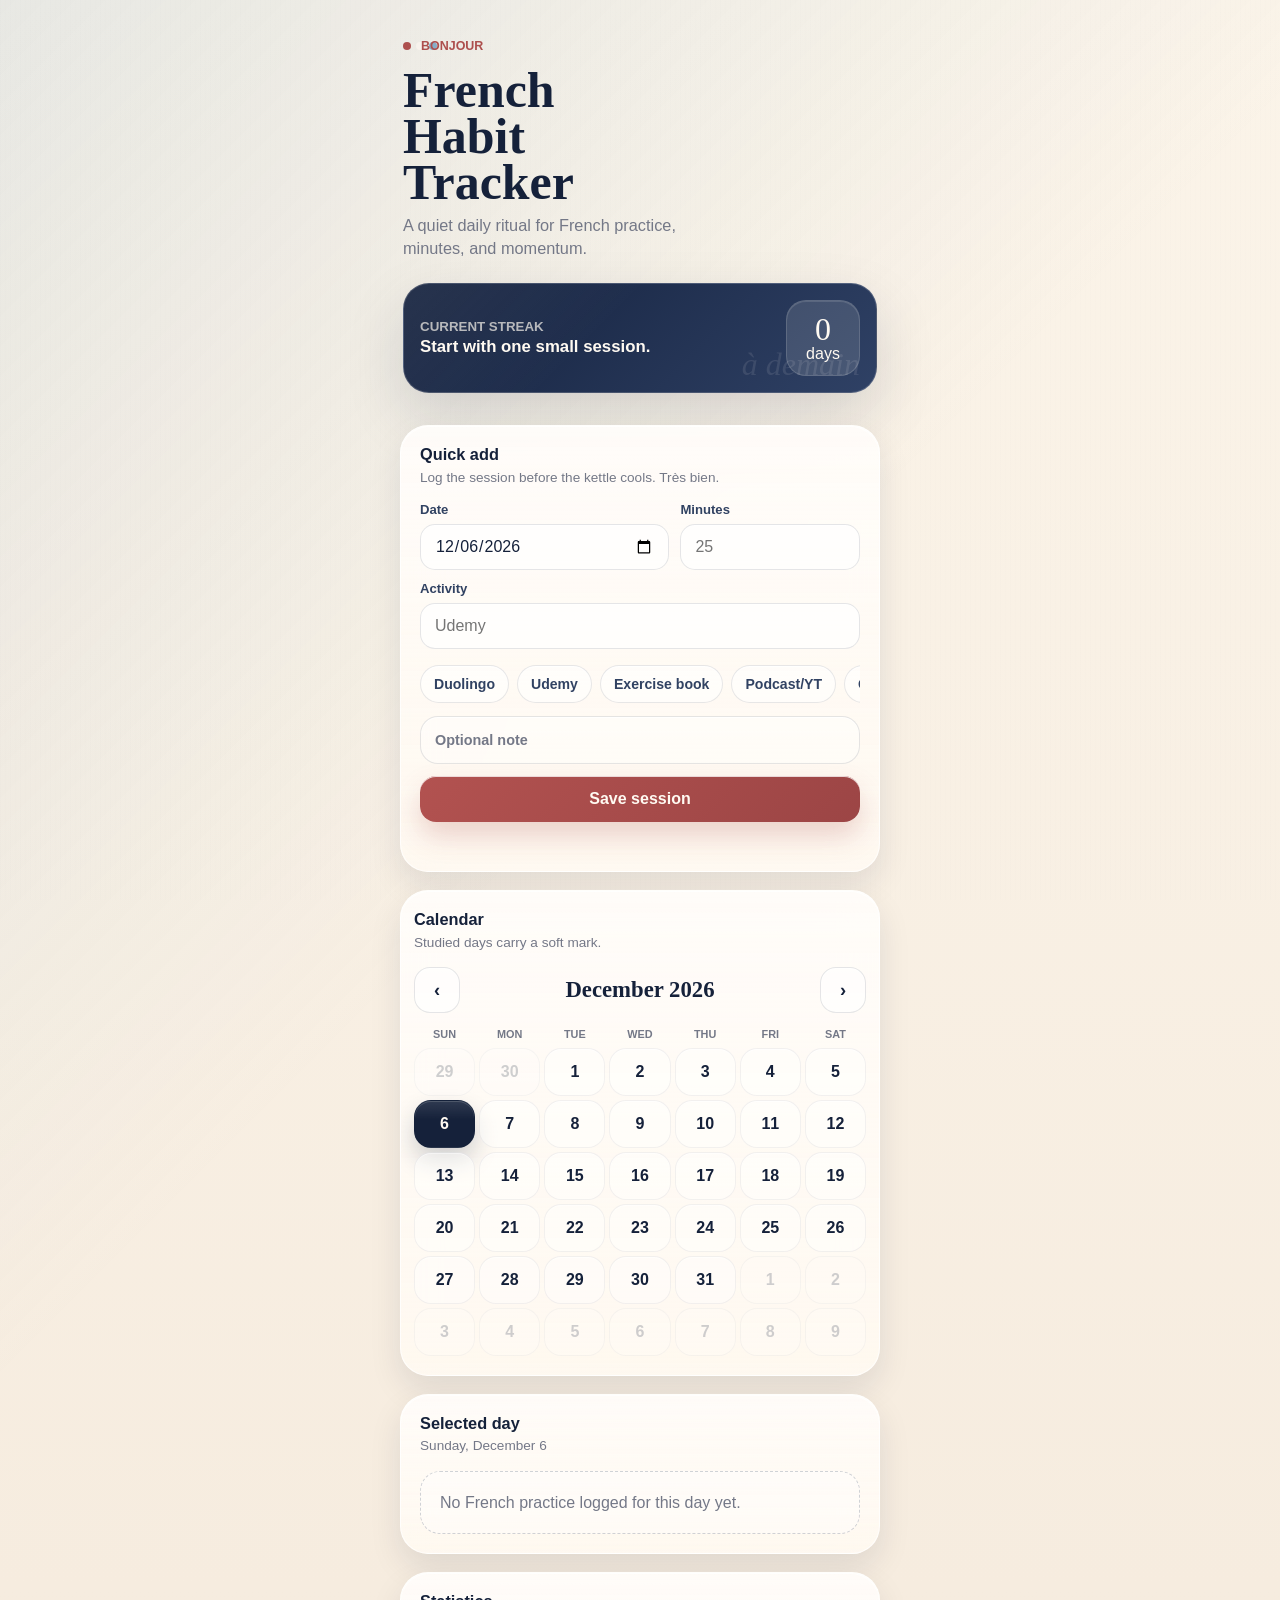
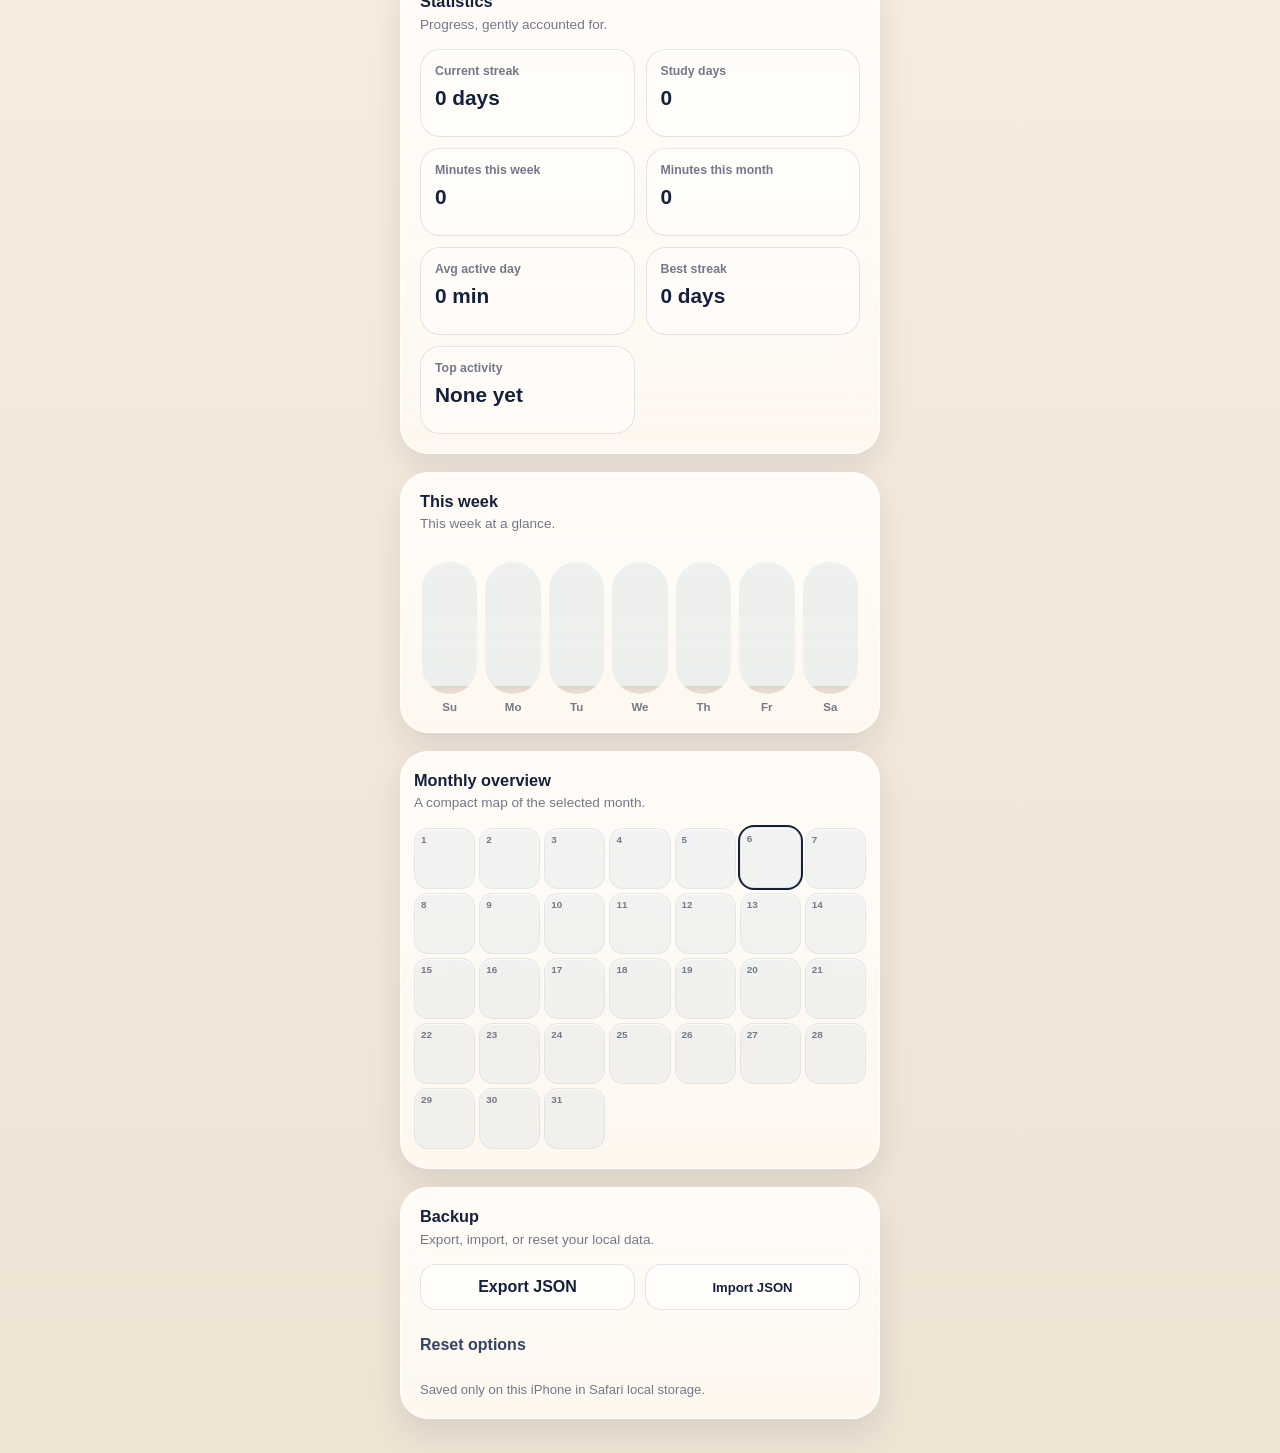
==== index.html @ 1a4dd26b "Initial commit" ====
<!doctype html>
<html lang="en">
<head>
  <meta charset="utf-8">
  <meta name="viewport" content="width=device-width, initial-scale=1, viewport-fit=cover">
  <meta name="theme-color" content="#F8F1E7">
  <meta name="apple-mobile-web-app-capable" content="yes">
  <meta name="apple-mobile-web-app-status-bar-style" content="default">
  <meta name="apple-mobile-web-app-title" content="French Habit Tracker">
  <title>French Habit Tracker</title>
  <link rel="icon" href="assets/icons/favicon.svg" type="image/svg+xml">
  <link rel="manifest" href="site.webmanifest">
  <link rel="stylesheet" href="css/styles.css">
</head>
<body>
  <main class="app">
    <header class="hero">
      <div class="microcopy">Bonjour</div>
      <h1>French Habit Tracker</h1>
      <p class="subtitle">A quiet daily ritual for French practice, minutes, and momentum.</p>

      <section class="streak-banner" aria-label="Current streak">
        <div>
          <small>Current streak</small>
          <strong id="streakText">Ready when you are.</strong>
        </div>
        <div class="streak-count" aria-live="polite">
          <span id="currentStreak">0</span>
          days
        </div>
      </section>
    </header>

    <section class="card" aria-labelledby="quickAddTitle">
      <div class="card-header">
        <div>
          <h2 class="card-title" id="quickAddTitle">Quick add</h2>
          <p class="card-kicker">Log the session before the kettle cools. Très bien.</p>
        </div>
      </div>

      <form id="entryForm" novalidate>
        <div class="form-grid">
          <div class="field">
            <label for="entryDate">Date</label>
            <input id="entryDate" name="date" type="date" required>
          </div>
          <div class="field">
            <label for="durationMinutes">Minutes</label>
            <input id="durationMinutes" name="durationMinutes" type="number" inputmode="numeric" min="1" step="1" placeholder="25" required>
          </div>
          <div class="field full">
            <label for="activity">Activity</label>
            <input id="activity" name="activity" type="text" maxlength="24" autocomplete="off" placeholder="Udemy" required>
            <div class="activity-pills" id="activityPills" aria-label="Quick activity choices">
              <button class="activity-pill" type="button" data-activity="Duolingo">Duolingo</button>
              <button class="activity-pill" type="button" data-activity="Udemy">Udemy</button>
              <button class="activity-pill" type="button" data-activity="Exercise book">Exercise book</button>
              <button class="activity-pill" type="button" data-activity="Podcast/YT">Podcast/YT</button>
              <button class="activity-pill" type="button" data-activity="Grammar">Grammar</button>
              <button class="activity-pill" type="button" data-activity="Tutor">Tutor</button>
              <button class="activity-pill" type="button" data-activity="Anki">Anki</button>
              <button class="activity-pill" type="button" data-activity="Reading">Reading</button>
            </div>
          </div>
          <details class="optional-note">
            <summary>Optional note</summary>
            <div class="field">
              <label for="note">Note</label>
              <textarea id="note" name="note" maxlength="180" placeholder="Tiny context, if useful"></textarea>
            </div>
          </details>
        </div>
        <button class="primary-btn" type="submit">Save session</button>
        <p class="feedback" id="formFeedback" aria-live="polite"></p>
      </form>
    </section>

    <section class="card calendar-card" aria-labelledby="calendarTitle">
      <div class="card-header">
        <div>
          <h2 class="card-title" id="calendarTitle">Calendar</h2>
          <p class="card-kicker">Studied days carry a soft mark.</p>
        </div>
      </div>
      <div class="month-nav">
        <button class="icon-btn" id="prevMonth" type="button" aria-label="Previous month">‹</button>
        <div class="month-label" id="monthLabel" aria-live="polite"></div>
        <button class="icon-btn" id="nextMonth" type="button" aria-label="Next month">›</button>
      </div>
      <div class="weekday-row" aria-hidden="true">
        <span>Sun</span><span>Mon</span><span>Tue</span><span>Wed</span><span>Thu</span><span>Fri</span><span>Sat</span>
      </div>
      <div class="calendar-grid" id="calendarGrid"></div>
    </section>

    <section class="card" aria-labelledby="entriesTitle">
      <div class="card-header">
        <div>
          <h2 class="card-title" id="entriesTitle">Selected day</h2>
          <p class="card-kicker" id="selectedDayLabel"></p>
        </div>
      </div>
      <div class="entries-list" id="entriesList"></div>
    </section>

    <section class="card" aria-labelledby="statsTitle">
      <div class="card-header">
        <div>
          <h2 class="card-title" id="statsTitle">Statistics</h2>
          <p class="card-kicker">Progress, gently accounted for.</p>
        </div>
      </div>
      <div class="stats-grid" id="statsGrid"></div>
    </section>

    <section class="card" aria-labelledby="weeklyChartTitle">
      <div class="card-header">
        <div>
          <h2 class="card-title" id="weeklyChartTitle">This week</h2>
          <p class="card-kicker">This week at a glance.</p>
        </div>
      </div>
      <div class="chart" id="weeklyChart" aria-label="Weekly minutes bar chart"></div>
    </section>

    <section class="card overview-card" aria-labelledby="monthlyChartTitle">
      <div class="card-header">
        <div>
          <h2 class="card-title" id="monthlyChartTitle">Monthly overview</h2>
          <p class="card-kicker">A compact map of the selected month.</p>
        </div>
      </div>
      <div class="month-heatmap" id="monthlyOverview" aria-label="Monthly daily minutes overview"></div>
    </section>

    <section class="card" aria-labelledby="settingsTitle">
      <div class="card-header">
        <div>
          <h2 class="card-title" id="settingsTitle">Backup</h2>
          <p class="card-kicker">Export, import, or reset your local data.</p>
        </div>
      </div>
      <div class="settings-actions">
        <button class="secondary-btn" id="exportBtn" type="button">Export JSON</button>
        <label class="file-label">
          Import JSON
          <input id="importInput" type="file" accept="application/json,.json">
        </label>
      </div>
      <details>
        <summary>Reset options</summary>
        <button class="danger-btn" id="resetBtn" type="button">Reset all data</button>
      </details>
      <p class="tiny-note" id="settingsFeedback" aria-live="polite">Saved only on this iPhone in Safari local storage.</p>
    </section>
  </main>

  <script src="js/app.js" defer></script>
</body>
</html>
---- css/styles.css ----
:root {
  --cream: #f7efe3;
  --cream-2: #fffaf1;
  --paper: #fcf5eb;
  --card: rgba(255, 250, 242, 0.88);
  --navy: #15213a;
  --navy-soft: #314262;
  --muted: #747887;
  --red: #ad4f4d;
  --red-soft: #efd1cc;
  --blue: #86aec8;
  --blue-soft: #dcecf2;
  --gold: #d7b86f;
  --line: rgba(21, 33, 58, 0.11);
  --line-strong: rgba(21, 33, 58, 0.17);
  --shadow: 0 24px 58px rgba(21, 33, 58, 0.15);
  --small-shadow: 0 14px 32px rgba(21, 33, 58, 0.1);
  --inner-glow: inset 0 1px 0 rgba(255, 255, 255, 0.78);
  --radius: 28px;
  --radius-sm: 18px;
  --tap: 46px;
  color-scheme: light;
}

* {
  box-sizing: border-box;
}

html {
  min-height: 100%;
  background: var(--cream);
  font-family: -apple-system, BlinkMacSystemFont, "SF Pro Text", "Segoe UI", sans-serif;
  color: var(--navy);
  -webkit-text-size-adjust: 100%;
}

body {
  min-height: 100%;
  margin: 0;
  background:
    linear-gradient(135deg, rgba(143, 178, 202, 0.18) 0%, transparent 32%),
    linear-gradient(180deg, #fbf4e9 0%, #f6ecdf 52%, #efe3d4 100%);
  overflow-x: hidden;
}

body::before {
  content: "";
  position: fixed;
  inset: 0;
  pointer-events: none;
  background-image:
    repeating-linear-gradient(90deg, rgba(21, 33, 58, 0.018) 0 1px, transparent 1px 5px),
    repeating-linear-gradient(0deg, rgba(255, 255, 255, 0.18) 0 1px, transparent 1px 6px);
  mix-blend-mode: multiply;
  opacity: 0.34;
}

button,
input,
textarea {
  font: inherit;
}

button {
  border: 0;
  cursor: pointer;
  -webkit-tap-highlight-color: transparent;
}

button:focus-visible,
summary:focus-visible {
  outline: 3px solid rgba(134, 174, 200, 0.48);
  outline-offset: 3px;
}

input,
textarea {
  width: 100%;
  min-width: 0;
  min-height: var(--tap);
  border: 1px solid var(--line);
  border-radius: 15px;
  background: rgba(255, 255, 255, 0.68);
  color: var(--navy);
  outline: none;
  padding: 12px 14px;
  box-shadow: var(--inner-glow);
  transition: border-color 0.18s ease, box-shadow 0.18s ease, background 0.18s ease;
}

input[type="date"] {
  -webkit-appearance: none;
  appearance: none;
  text-align: left;
}

input:focus,
textarea:focus {
  border-color: rgba(143, 178, 202, 0.9);
  box-shadow: 0 0 0 4px rgba(143, 178, 202, 0.18);
}

textarea {
  min-height: 72px;
  resize: vertical;
}

.app {
  width: min(100%, 520px);
  margin: 0 auto;
  padding: max(18px, env(safe-area-inset-top)) 16px max(34px, env(safe-area-inset-bottom));
  position: relative;
}

.hero {
  padding: 18px 3px 14px;
}

.microcopy {
  display: inline-flex;
  align-items: center;
  gap: 10px;
  color: var(--red);
  font-size: 0.78rem;
  font-weight: 820;
  letter-spacing: 0;
  text-transform: uppercase;
}

.microcopy::before {
  content: "";
  width: 8px;
  height: 8px;
  border-radius: 999px;
  background: var(--red);
  box-shadow: 13px 0 0 #f7f2ec, 26px 0 0 var(--blue);
}

h1 {
  margin: 14px 0 8px;
  font-family: Georgia, "Times New Roman", serif;
  font-size: 2.72rem;
  line-height: 0.92;
  letter-spacing: 0;
  color: var(--navy);
  max-width: 9ch;
}

.subtitle {
  margin: 0;
  color: var(--muted);
  font-size: 1.02rem;
  line-height: 1.45;
  max-width: 31ch;
}

.streak-banner {
  display: grid;
  grid-template-columns: 1fr auto;
  align-items: center;
  gap: 14px;
  margin-top: 22px;
  padding: 16px;
  border: 1px solid rgba(255, 255, 255, 0.18);
  border-radius: 26px;
  background:
    linear-gradient(135deg, rgba(255, 255, 255, 0.08), transparent 42%),
    linear-gradient(135deg, #14213d, #2f4165);
  color: #fffaf2;
  box-shadow: var(--shadow);
  overflow: hidden;
  position: relative;
}

.streak-banner::after {
  content: "à demain";
  position: absolute;
  right: 16px;
  bottom: 9px;
  color: rgba(255, 250, 242, 0.1);
  font-family: Georgia, "Times New Roman", serif;
  font-size: 2rem;
  font-style: italic;
  pointer-events: none;
}

.streak-banner small {
  display: block;
  margin-bottom: 3px;
  color: rgba(255, 250, 242, 0.68);
  font-weight: 700;
  letter-spacing: 0;
  text-transform: uppercase;
}

.streak-banner strong {
  display: block;
  font-size: 1.05rem;
}

.streak-count {
  min-width: 74px;
  padding: 12px 13px;
  border-radius: 20px;
  background: rgba(255, 250, 242, 0.13);
  border: 1px solid rgba(255, 250, 242, 0.14);
  text-align: center;
  box-shadow: inset 0 1px 0 rgba(255, 255, 255, 0.12);
}

.streak-count span {
  display: block;
  font-family: Georgia, "Times New Roman", serif;
  font-size: 2rem;
  line-height: 1;
}

.card {
  position: relative;
  margin-top: 18px;
  padding: 19px;
  border: 1px solid rgba(255, 255, 255, 0.74);
  border-radius: var(--radius);
  background:
    linear-gradient(180deg, rgba(255, 255, 255, 0.58), rgba(255, 250, 242, 0.2)),
    var(--card);
  box-shadow: var(--small-shadow);
  backdrop-filter: blur(18px);
  overflow: hidden;
}

.card::before {
  content: "";
  position: absolute;
  inset: 0;
  border-radius: inherit;
  pointer-events: none;
  box-shadow: var(--inner-glow);
}

.card > * {
  position: relative;
  z-index: 1;
}

.calendar-card,
.overview-card {
  padding-inline: 13px;
}

.card-header {
  display: flex;
  align-items: flex-start;
  justify-content: space-between;
  gap: 12px;
  margin-bottom: 15px;
  position: relative;
  z-index: 1;
}

.card-title {
  margin: 0;
  font-size: 1.02rem;
  line-height: 1.2;
  font-weight: 840;
  color: var(--navy);
}

.card-kicker {
  margin: 4px 0 0;
  color: var(--muted);
  font-size: 0.85rem;
  line-height: 1.35;
}

.form-grid {
  position: relative;
  z-index: 1;
  display: grid;
  grid-template-columns: 1fr;
  gap: 11px;
}

.field {
  display: grid;
  gap: 7px;
  min-width: 0;
}

.field.full {
  grid-column: 1 / -1;
}

.activity-pills {
  display: flex;
  gap: 8px;
  margin-top: 9px;
  padding-bottom: 2px;
  overflow-x: auto;
  scrollbar-width: none;
  -webkit-overflow-scrolling: touch;
}

.activity-pills::-webkit-scrollbar {
  display: none;
}

.activity-pill {
  flex: 0 0 auto;
  min-height: 38px;
  padding: 0 13px;
  border: 1px solid rgba(21, 33, 58, 0.1);
  border-radius: 999px;
  background: rgba(255, 255, 255, 0.52);
  color: var(--navy-soft);
  font-size: 0.88rem;
  font-weight: 780;
  box-shadow: var(--inner-glow);
  transition: transform 0.16s ease, background 0.16s ease, color 0.16s ease, border-color 0.16s ease;
  white-space: nowrap;
}

.activity-pill:active {
  transform: scale(0.97);
}

.activity-pill.selected {
  border-color: rgba(173, 79, 77, 0.28);
  background: rgba(239, 209, 204, 0.44);
  color: #8f403e;
}

label {
  color: var(--navy-soft);
  font-size: 0.82rem;
  font-weight: 760;
}

.primary-btn,
.secondary-btn,
.icon-btn,
.danger-btn {
  min-height: var(--tap);
  border-radius: 16px;
  font-weight: 800;
  transition: transform 0.16s ease, opacity 0.16s ease, background 0.16s ease, box-shadow 0.16s ease;
}

.primary-btn:active,
.secondary-btn:active,
.icon-btn:active,
.danger-btn:active,
.day-btn:active {
  transform: scale(0.98);
}

.primary-btn {
  width: 100%;
  margin-top: 12px;
  background: linear-gradient(135deg, #b25250, #9c4545);
  color: #fffaf2;
  box-shadow: 0 14px 28px rgba(173, 79, 77, 0.24), var(--inner-glow);
}

.secondary-btn,
.icon-btn {
  border: 1px solid var(--line);
  background: rgba(255, 255, 255, 0.58);
  color: var(--navy);
  box-shadow: var(--inner-glow);
}

.danger-btn {
  border: 1px solid rgba(185, 90, 85, 0.24);
  background: rgba(173, 79, 77, 0.09);
  color: #9d3d38;
}

.icon-btn {
  min-width: var(--tap);
  padding: 0 14px;
  font-size: 1.15rem;
}

.feedback {
  min-height: 20px;
  margin: 10px 2px 0;
  color: var(--red);
  font-size: 0.88rem;
  font-weight: 700;
}

.feedback.success {
  color: #2f7a5d;
}

.month-nav {
  display: grid;
  grid-template-columns: var(--tap) 1fr var(--tap);
  align-items: center;
  gap: 10px;
  margin-bottom: 15px;
  position: relative;
  z-index: 1;
}

.month-label {
  text-align: center;
  font-family: Georgia, "Times New Roman", serif;
  font-size: 1.42rem;
  font-weight: 700;
  color: var(--navy);
}

.weekday-row,
.calendar-grid {
  display: grid;
  grid-template-columns: repeat(7, 1fr);
  gap: 6px;
  position: relative;
  z-index: 1;
}

.calendar-card .weekday-row,
.calendar-card .calendar-grid {
  gap: 4px;
}

.weekday-row {
  margin-bottom: 8px;
  color: var(--muted);
  font-size: 0.68rem;
  font-weight: 800;
  text-align: center;
  text-transform: uppercase;
  letter-spacing: 0;
}

.day-btn {
  position: relative;
  display: grid;
  place-items: center;
  min-height: var(--tap);
  border: 1px solid rgba(21, 33, 58, 0.055);
  border-radius: 17px;
  background: rgba(255, 255, 255, 0.42);
  color: var(--navy);
  font-weight: 820;
  box-shadow: inset 0 1px 0 rgba(255, 255, 255, 0.46);
  transition: transform 0.16s ease, background 0.16s ease, color 0.16s ease, box-shadow 0.16s ease;
}

.day-btn.outside {
  color: rgba(111, 116, 129, 0.34);
  background: rgba(255, 255, 255, 0.18);
  box-shadow: none;
}

.day-btn.has-entry::after {
  content: "";
  position: absolute;
  bottom: 5px;
  width: 18px;
  height: 4px;
  border-radius: 999px;
  background: linear-gradient(90deg, var(--red), var(--gold));
  opacity: 0.84;
}

.day-btn[data-level="2"] {
  background: rgba(239, 209, 204, 0.38);
}

.day-btn[data-level="3"] {
  background: rgba(220, 236, 242, 0.56);
  border-color: rgba(134, 174, 200, 0.28);
}

.day-btn[data-level="4"] {
  background: rgba(173, 79, 77, 0.13);
  border-color: rgba(173, 79, 77, 0.2);
}

.day-btn.outside {
  color: rgba(111, 116, 129, 0.34);
  background: rgba(255, 255, 255, 0.18);
  border-color: rgba(21, 33, 58, 0.035);
  box-shadow: none;
}

.day-btn.today {
  border-color: rgba(134, 174, 200, 0.74);
  background: rgba(220, 236, 242, 0.46);
  box-shadow: inset 0 0 0 1px rgba(134, 174, 200, 0.28), var(--inner-glow);
}

.day-btn.selected {
  background:
    linear-gradient(180deg, rgba(255, 255, 255, 0.11), transparent 40%),
    var(--navy);
  color: #fffaf2;
  border-color: rgba(21, 33, 58, 0.18);
  box-shadow: 0 12px 24px rgba(21, 33, 58, 0.2), inset 0 1px 0 rgba(255, 255, 255, 0.15);
}

.day-btn.selected.has-entry::after {
  background: var(--gold);
}

.entries-list {
  display: grid;
  gap: 12px;
}

.entry-item {
  display: grid;
  gap: 11px;
  padding: 14px;
  border: 1px solid var(--line);
  border-radius: 20px;
  background: rgba(255, 255, 255, 0.45);
  box-shadow: var(--inner-glow);
}

.entry-top {
  display: grid;
  grid-template-columns: 0.7fr 1fr;
  gap: 9px;
}

.entry-actions {
  display: grid;
  grid-template-columns: 1fr 1fr;
  gap: 9px;
}

.empty-state {
  margin: 0;
  padding: 19px;
  border: 1px dashed rgba(43, 59, 94, 0.22);
  border-radius: 20px;
  color: var(--muted);
  background: rgba(255, 255, 255, 0.35);
  line-height: 1.45;
}

.stats-grid {
  display: grid;
  grid-template-columns: repeat(2, minmax(0, 1fr));
  gap: 11px;
  position: relative;
  z-index: 1;
}

.stat {
  min-height: 88px;
  padding: 14px;
  border-radius: 20px;
  background: rgba(255, 255, 255, 0.44);
  border: 1px solid var(--line);
  box-shadow: var(--inner-glow);
}

.stat span {
  display: block;
  color: var(--muted);
  font-size: 0.77rem;
  font-weight: 780;
  line-height: 1.2;
}

.stat strong {
  display: block;
  margin-top: 8px;
  color: var(--navy);
  font-size: 1.3rem;
  line-height: 1.04;
}

.chart {
  display: grid;
  grid-template-columns: repeat(7, 1fr);
  align-items: end;
  gap: 8px;
  height: 164px;
  padding: 12px 2px 0;
  position: relative;
  z-index: 1;
}

.bar-wrap {
  display: grid;
  grid-template-rows: 1fr auto;
  align-items: end;
  gap: 7px;
  height: 100%;
  min-width: 0;
  text-align: center;
}

.bar-track {
  position: relative;
  display: flex;
  align-items: end;
  justify-content: center;
  height: 100%;
  min-height: 104px;
  border-radius: 999px;
  background: rgba(134, 174, 200, 0.14);
  overflow: hidden;
  box-shadow: var(--inner-glow);
}

.bar {
  width: 100%;
  min-height: 5px;
  border-radius: 999px 999px 0 0;
  background: linear-gradient(180deg, #ad4f4d, #d4a071);
  transition: height 0.24s ease;
}

.bar.zero {
  opacity: 0.18;
}

.bar-value {
  position: absolute;
  top: 7px;
  color: var(--navy-soft);
  font-size: 0.68rem;
  font-weight: 800;
}

.bar-label {
  color: var(--muted);
  font-size: 0.72rem;
  font-weight: 800;
}

.month-heatmap {
  display: grid;
  grid-template-columns: repeat(7, 1fr);
  gap: 7px;
  margin-top: 6px;
  position: relative;
  z-index: 1;
}

.overview-card .month-heatmap {
  gap: 4px;
}

.heat-day {
  position: relative;
  aspect-ratio: 1;
  min-height: var(--tap);
  border-radius: 14px;
  background: rgba(134, 174, 200, 0.11);
  border: 1px solid rgba(23, 35, 60, 0.06);
  box-shadow: var(--inner-glow);
  transition: transform 0.16s ease, box-shadow 0.16s ease;
}

.heat-day[data-level="1"] {
  background: #e8d6cc;
}

.heat-day[data-level="2"] {
  background: #dca39a;
}

.heat-day[data-level="3"] {
  background: #bf6e69;
}

.heat-day[data-level="4"] {
  background: #873f55;
}

.heat-day.selected {
  box-shadow: 0 0 0 2px var(--navy), var(--inner-glow);
  transform: translateY(-1px);
}

.heat-day span {
  position: absolute;
  top: 5px;
  left: 6px;
  font-size: 0.62rem;
  font-weight: 800;
  color: rgba(23, 35, 60, 0.58);
}

.heat-day[data-level="3"] span,
.heat-day[data-level="4"] span {
  color: rgba(255, 250, 242, 0.84);
}

.settings-actions {
  display: grid;
  grid-template-columns: 1fr 1fr;
  gap: 10px;
}

.file-label {
  display: grid;
  place-items: center;
  min-height: var(--tap);
  border: 1px solid var(--line);
  border-radius: 16px;
  background: rgba(255, 255, 255, 0.62);
  color: var(--navy);
  font-weight: 800;
  box-shadow: var(--inner-glow);
}

.file-label input {
  position: absolute;
  width: 1px;
  height: 1px;
  opacity: 0;
  pointer-events: none;
}

details {
  margin-top: 12px;
  color: var(--muted);
}

summary {
  min-height: var(--tap);
  display: flex;
  align-items: center;
  font-weight: 800;
  color: var(--navy-soft);
}

.optional-note {
  grid-column: 1 / -1;
  margin-top: 0;
  border: 1px solid var(--line);
  border-radius: 18px;
  background: rgba(255, 255, 255, 0.36);
  overflow: hidden;
  box-shadow: var(--inner-glow);
}

.optional-note summary {
  min-height: var(--tap);
  padding: 0 14px;
  color: var(--muted);
  font-size: 0.9rem;
}

.optional-note .field {
  padding: 0 12px 12px;
}

.tiny-note {
  margin: 12px 0 0;
  color: var(--muted);
  font-size: 0.82rem;
  line-height: 1.45;
  position: relative;
  z-index: 1;
}

@media (prefers-reduced-motion: reduce) {
  *,
  *::before,
  *::after {
    transition-duration: 0.01ms !important;
    scroll-behavior: auto !important;
  }
}

@media (min-width: 460px) {
  .app {
    padding-inline: 20px;
  }

  .form-grid {
    grid-template-columns: minmax(0, 1fr) minmax(118px, 0.72fr);
  }

  h1 {
    font-size: 3.12rem;
  }

  .day-btn {
    min-height: 48px;
  }
}
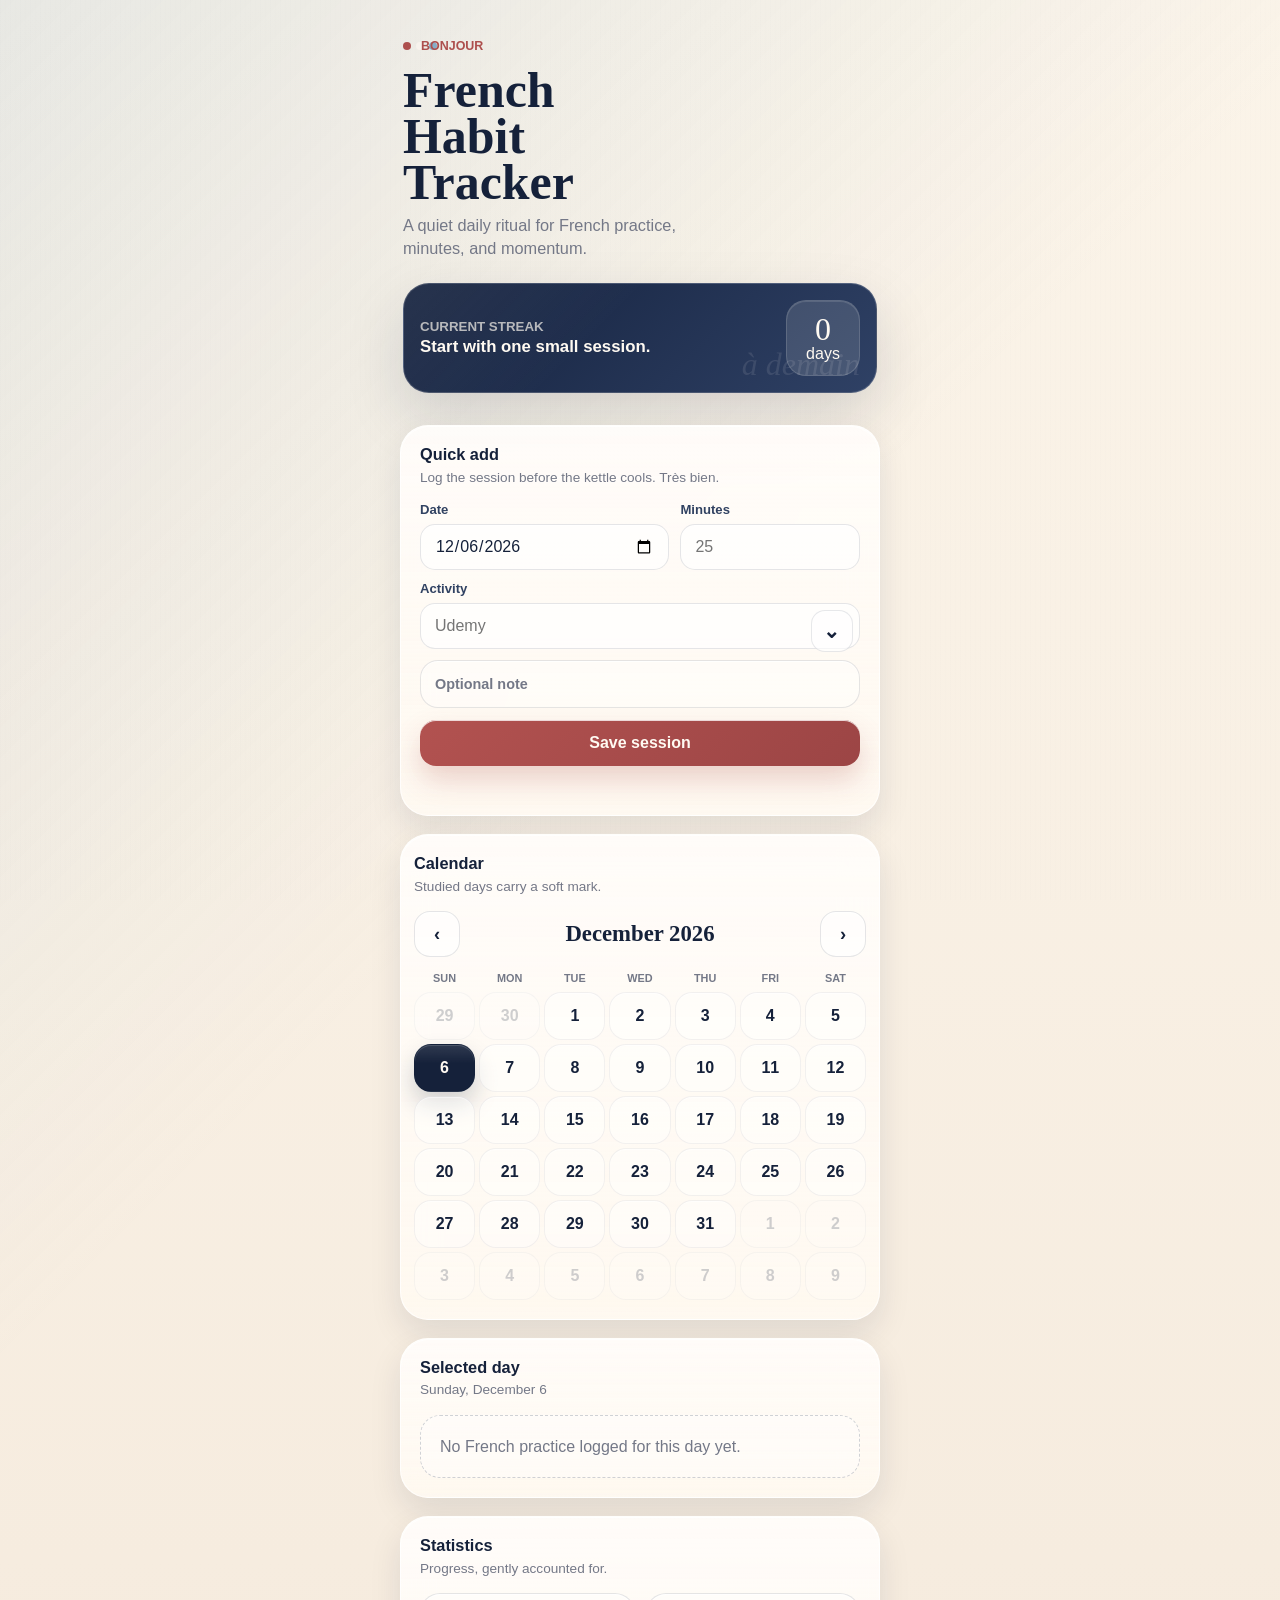
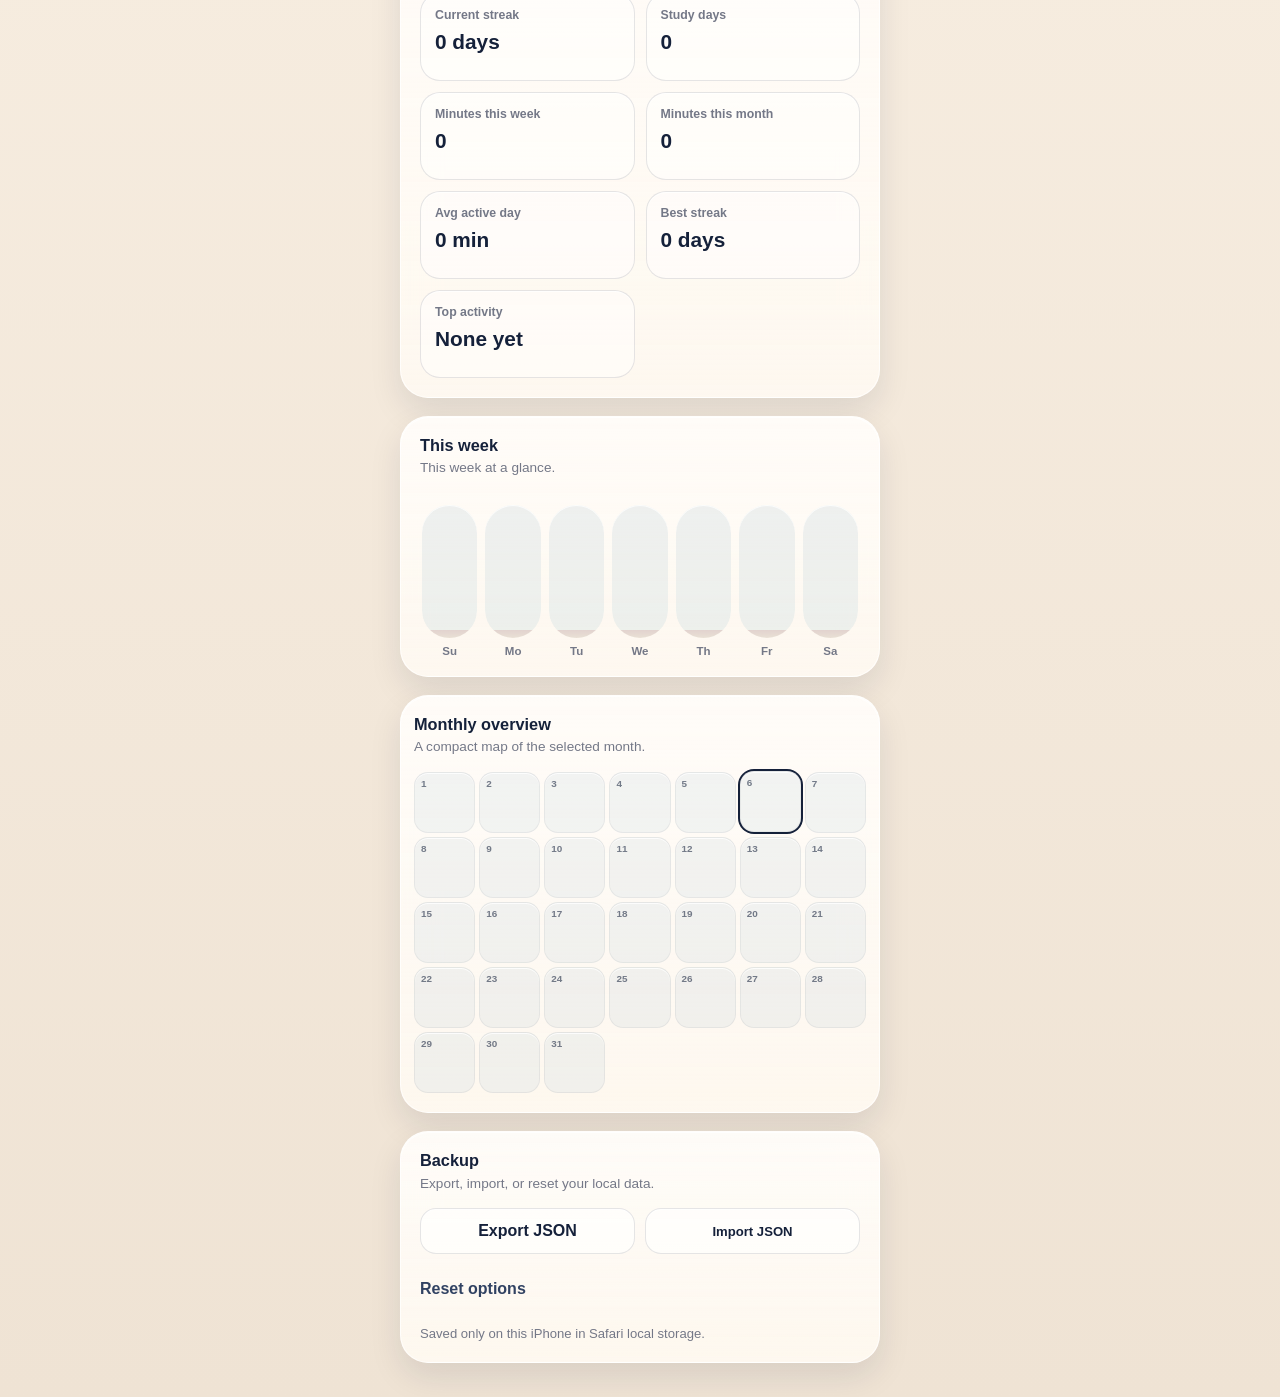
==== commit d4c6e394: "Updated Drop-down-menu" ====
--- a/index.html
+++ b/index.html
@@ -51,16 +51,19 @@
           </div>
           <div class="field full">
             <label for="activity">Activity</label>
-            <input id="activity" name="activity" type="text" maxlength="24" autocomplete="off" placeholder="Udemy" required>
-            <div class="activity-pills" id="activityPills" aria-label="Quick activity choices">
-              <button class="activity-pill" type="button" data-activity="Duolingo">Duolingo</button>
-              <button class="activity-pill" type="button" data-activity="Udemy">Udemy</button>
-              <button class="activity-pill" type="button" data-activity="Exercise book">Exercise book</button>
-              <button class="activity-pill" type="button" data-activity="Podcast/YT">Podcast/YT</button>
-              <button class="activity-pill" type="button" data-activity="Grammar">Grammar</button>
-              <button class="activity-pill" type="button" data-activity="Tutor">Tutor</button>
-              <button class="activity-pill" type="button" data-activity="Anki">Anki</button>
-              <button class="activity-pill" type="button" data-activity="Reading">Reading</button>
+            <div class="activity-picker" id="activityPicker">
+              <input id="activity" name="activity" type="text" maxlength="24" autocomplete="off" placeholder="Udemy" required>
+              <button class="activity-toggle" id="activityToggle" type="button" aria-label="Show activity options" aria-expanded="false" aria-controls="activityMenu">⌄</button>
+              <div class="activity-menu" id="activityMenu" role="listbox" aria-label="Activity choices">
+                <button class="activity-option" type="button" role="option" data-activity="Duolingo">Duolingo</button>
+                <button class="activity-option" type="button" role="option" data-activity="Udemy">Udemy</button>
+                <button class="activity-option" type="button" role="option" data-activity="Exercise book">Exercise book</button>
+                <button class="activity-option" type="button" role="option" data-activity="Podcast/YT">Podcast/YT</button>
+                <button class="activity-option" type="button" role="option" data-activity="Grammar">Grammar</button>
+                <button class="activity-option" type="button" role="option" data-activity="Tutor">Tutor</button>
+                <button class="activity-option" type="button" role="option" data-activity="Anki">Anki</button>
+                <button class="activity-option" type="button" role="option" data-activity="Reading">Reading</button>
+              </div>
             </div>
           </div>
           <details class="optional-note">
--- a/css/styles.css
+++ b/css/styles.css
@@ -291,42 +291,95 @@
   grid-column: 1 / -1;
 }
 
-.activity-pills {
-  display: flex;
+.activity-picker {
+  position: relative;
+  z-index: 20;
+}
+
+.activity-picker input {
+  padding-right: 58px;
+}
+
+.activity-toggle {
+  position: absolute;
+  top: 7px;
+  right: 7px;
+  display: grid;
+  place-items: center;
+  width: 42px;
+  height: 42px;
+  border: 1px solid rgba(21, 33, 58, 0.1);
+  border-radius: 14px;
+  background: rgba(255, 255, 255, 0.62);
+  color: var(--navy);
+  font-size: 1.25rem;
+  font-weight: 900;
+  line-height: 1;
+  box-shadow: var(--inner-glow);
+  transition: transform 0.16s ease, background 0.16s ease;
+}
+
+.activity-toggle:active {
+  transform: scale(0.96);
+}
+
+.activity-picker.open .activity-toggle {
+  background: rgba(239, 209, 204, 0.5);
+  transform: rotate(180deg);
+}
+
+.activity-menu {
+  position: absolute;
+  top: calc(100% + 8px);
+  left: 0;
+  right: 0;
+  display: grid;
+  grid-template-columns: 1fr 1fr;
   gap: 8px;
-  margin-top: 9px;
-  padding-bottom: 2px;
-  overflow-x: auto;
-  scrollbar-width: none;
-  -webkit-overflow-scrolling: touch;
-}
-
-.activity-pills::-webkit-scrollbar {
-  display: none;
-}
-
-.activity-pill {
-  flex: 0 0 auto;
-  min-height: 38px;
-  padding: 0 13px;
-  border: 1px solid rgba(21, 33, 58, 0.1);
-  border-radius: 999px;
-  background: rgba(255, 255, 255, 0.52);
+  max-height: 0;
+  padding: 0 10px;
+  border: 1px solid transparent;
+  border-radius: 20px;
+  background:
+    linear-gradient(180deg, rgba(255, 255, 255, 0.74), rgba(255, 250, 242, 0.96)),
+    var(--cream-2);
+  box-shadow: 0 18px 38px rgba(21, 33, 58, 0.16), var(--inner-glow);
+  opacity: 0;
+  overflow: hidden;
+  pointer-events: none;
+  transform: translateY(-4px);
+  transition: max-height 0.2s ease, opacity 0.16s ease, transform 0.16s ease, padding 0.16s ease, border-color 0.16s ease;
+}
+
+.activity-picker.open .activity-menu {
+  max-height: 260px;
+  padding: 10px;
+  border-color: rgba(21, 33, 58, 0.11);
+  opacity: 1;
+  pointer-events: auto;
+  transform: translateY(0);
+}
+
+.activity-option {
+  min-height: 44px;
+  padding: 0 10px;
+  border: 1px solid rgba(21, 33, 58, 0.09);
+  border-radius: 15px;
+  background: rgba(255, 255, 255, 0.56);
   color: var(--navy-soft);
   font-size: 0.88rem;
-  font-weight: 780;
-  box-shadow: var(--inner-glow);
-  transition: transform 0.16s ease, background 0.16s ease, color 0.16s ease, border-color 0.16s ease;
-  white-space: nowrap;
-}
-
-.activity-pill:active {
+  font-weight: 790;
+  box-shadow: var(--inner-glow);
+  text-align: center;
+}
+
+.activity-option:active {
   transform: scale(0.97);
 }
 
-.activity-pill.selected {
+.activity-option.selected {
   border-color: rgba(173, 79, 77, 0.28);
-  background: rgba(239, 209, 204, 0.44);
+  background: rgba(239, 209, 204, 0.48);
   color: #8f403e;
 }
 
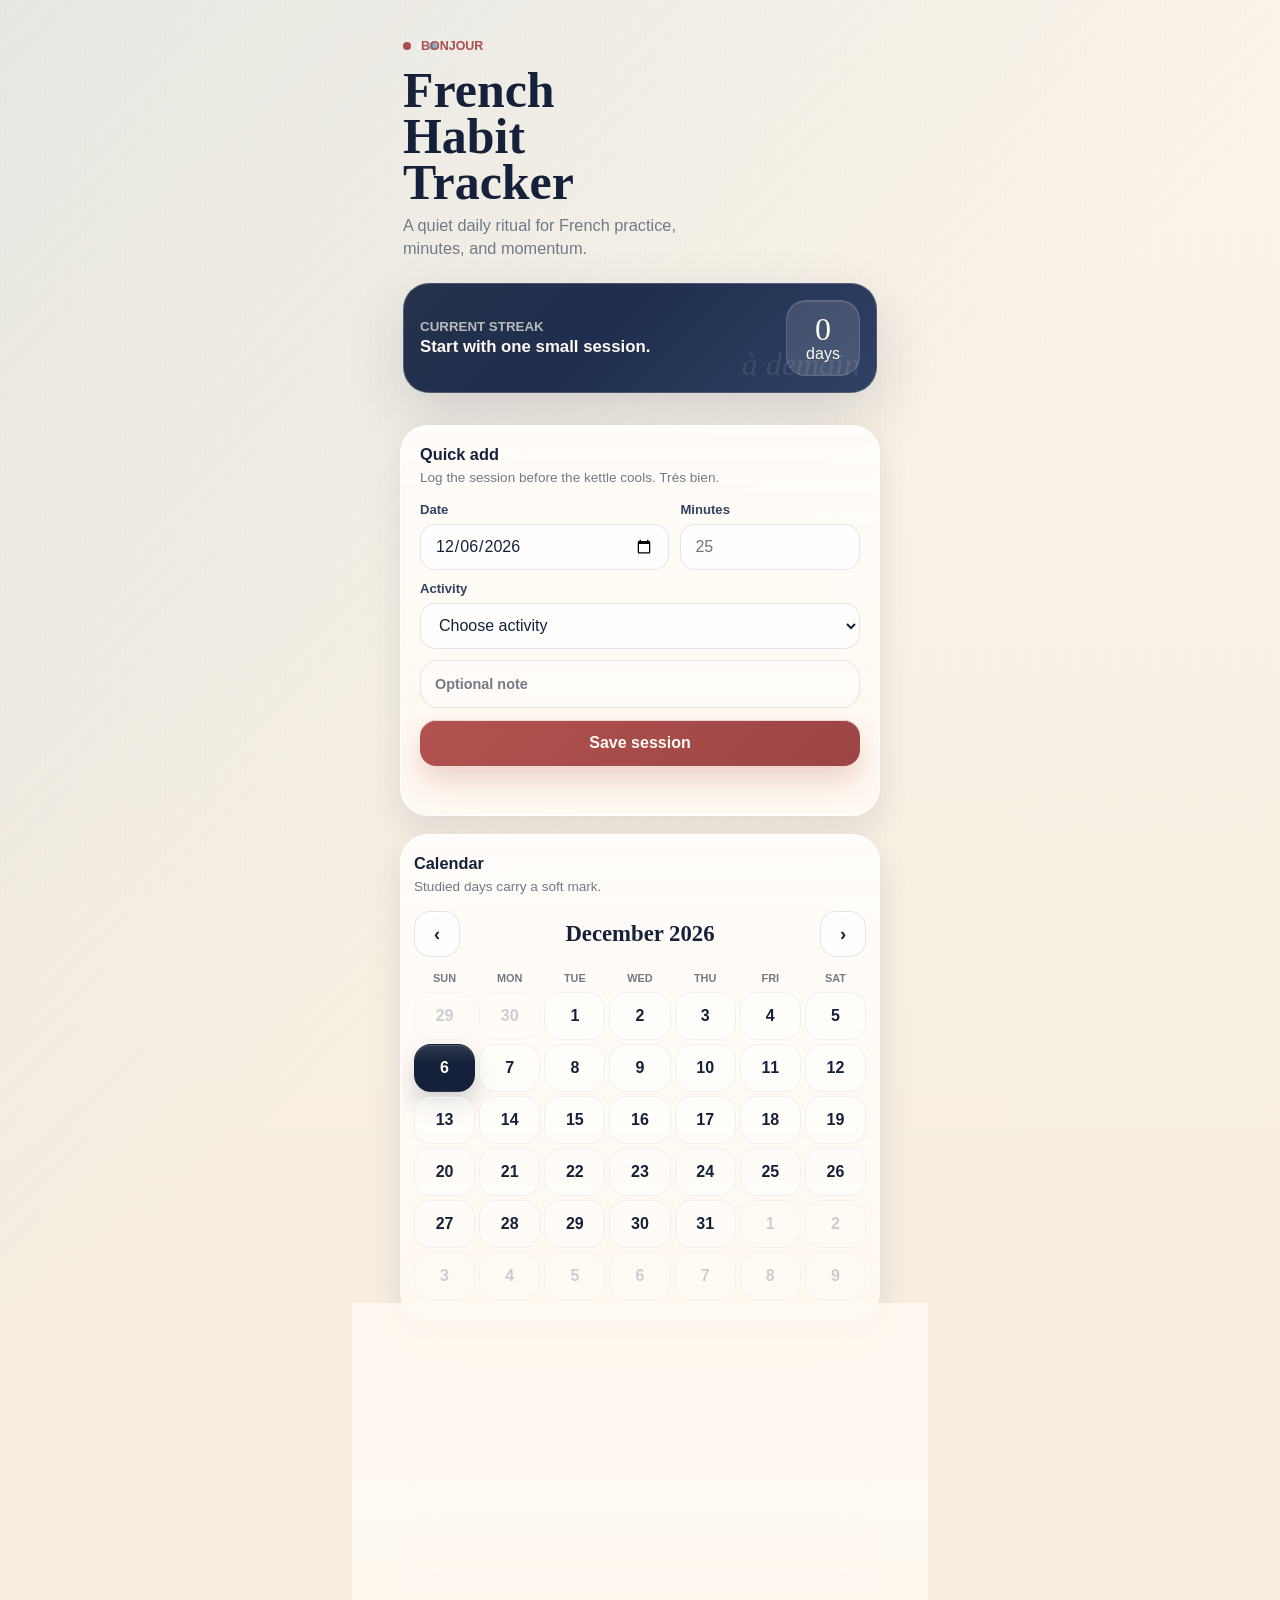
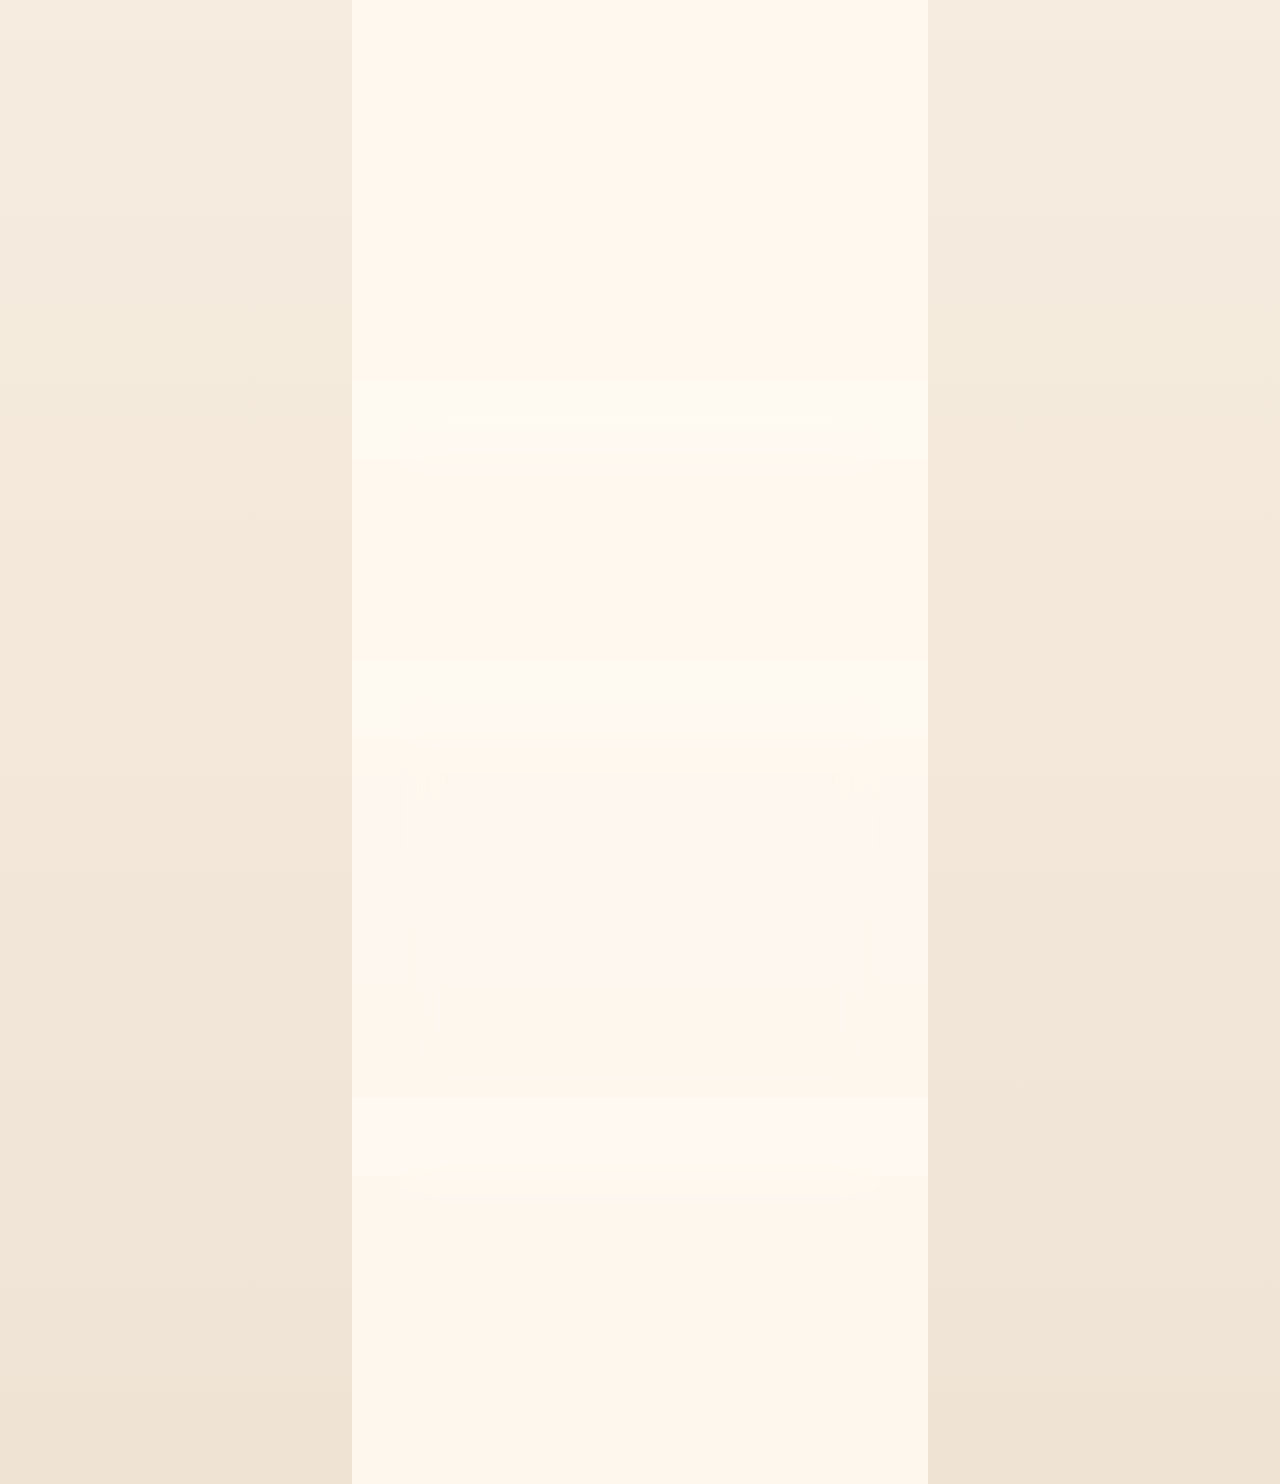
==== commit 531d95ad: "Supabase added" ====
--- a/index.html
+++ b/index.html
@@ -51,20 +51,17 @@
           </div>
           <div class="field full">
             <label for="activity">Activity</label>
-            <div class="activity-picker" id="activityPicker">
-              <input id="activity" name="activity" type="text" maxlength="24" autocomplete="off" placeholder="Udemy" required>
-              <button class="activity-toggle" id="activityToggle" type="button" aria-label="Show activity options" aria-expanded="false" aria-controls="activityMenu">⌄</button>
-              <div class="activity-menu" id="activityMenu" role="listbox" aria-label="Activity choices">
-                <button class="activity-option" type="button" role="option" data-activity="Duolingo">Duolingo</button>
-                <button class="activity-option" type="button" role="option" data-activity="Udemy">Udemy</button>
-                <button class="activity-option" type="button" role="option" data-activity="Exercise book">Exercise book</button>
-                <button class="activity-option" type="button" role="option" data-activity="Podcast/YT">Podcast/YT</button>
-                <button class="activity-option" type="button" role="option" data-activity="Grammar">Grammar</button>
-                <button class="activity-option" type="button" role="option" data-activity="Tutor">Tutor</button>
-                <button class="activity-option" type="button" role="option" data-activity="Anki">Anki</button>
-                <button class="activity-option" type="button" role="option" data-activity="Reading">Reading</button>
-              </div>
-            </div>
+            <select id="activity" name="activity" required>
+              <option value="">Choose activity</option>
+              <option value="Duolingo">Duolingo</option>
+              <option value="Udemy">Udemy</option>
+              <option value="Exercise book">Exercise book</option>
+              <option value="Podcast/YT">Podcast/YT</option>
+              <option value="Grammar">Grammar</option>
+              <option value="Tutor">Tutor</option>
+              <option value="Anki">Anki</option>
+              <option value="Reading">Reading</option>
+            </select>
           </div>
           <details class="optional-note">
             <summary>Optional note</summary>
@@ -145,12 +142,14 @@
         </div>
       </div>
       <div class="settings-actions">
+        <button class="secondary-btn" id="syncBtn" type="button">Sync now</button>
         <button class="secondary-btn" id="exportBtn" type="button">Export JSON</button>
         <label class="file-label">
           Import JSON
           <input id="importInput" type="file" accept="application/json,.json">
         </label>
       </div>
+      <p class="tiny-note" id="cloudStatus" aria-live="polite">Cloud sync is off. Configure js/cloud-config.js to sync across browsers.</p>
       <details>
         <summary>Reset options</summary>
         <button class="danger-btn" id="resetBtn" type="button">Reset all data</button>
@@ -159,6 +158,7 @@
     </section>
   </main>
 
+  <script src="js/cloud-config.js"></script>
   <script src="js/app.js" defer></script>
 </body>
 </html>
--- a/css/styles.css
+++ b/css/styles.css
@@ -57,6 +57,7 @@
 
 button,
 input,
+select,
 textarea {
   font: inherit;
 }
@@ -74,6 +75,7 @@
 }
 
 input,
+select,
 textarea {
   width: 100%;
   min-width: 0;
@@ -94,7 +96,14 @@
   text-align: left;
 }
 
+select {
+  appearance: auto;
+  -webkit-appearance: menulist;
+  color: var(--navy);
+}
+
 input:focus,
+select:focus,
 textarea:focus {
   border-color: rgba(143, 178, 202, 0.9);
   box-shadow: 0 0 0 4px rgba(143, 178, 202, 0.18);
@@ -291,98 +300,6 @@
   grid-column: 1 / -1;
 }
 
-.activity-picker {
-  position: relative;
-  z-index: 20;
-}
-
-.activity-picker input {
-  padding-right: 58px;
-}
-
-.activity-toggle {
-  position: absolute;
-  top: 7px;
-  right: 7px;
-  display: grid;
-  place-items: center;
-  width: 42px;
-  height: 42px;
-  border: 1px solid rgba(21, 33, 58, 0.1);
-  border-radius: 14px;
-  background: rgba(255, 255, 255, 0.62);
-  color: var(--navy);
-  font-size: 1.25rem;
-  font-weight: 900;
-  line-height: 1;
-  box-shadow: var(--inner-glow);
-  transition: transform 0.16s ease, background 0.16s ease;
-}
-
-.activity-toggle:active {
-  transform: scale(0.96);
-}
-
-.activity-picker.open .activity-toggle {
-  background: rgba(239, 209, 204, 0.5);
-  transform: rotate(180deg);
-}
-
-.activity-menu {
-  position: absolute;
-  top: calc(100% + 8px);
-  left: 0;
-  right: 0;
-  display: grid;
-  grid-template-columns: 1fr 1fr;
-  gap: 8px;
-  max-height: 0;
-  padding: 0 10px;
-  border: 1px solid transparent;
-  border-radius: 20px;
-  background:
-    linear-gradient(180deg, rgba(255, 255, 255, 0.74), rgba(255, 250, 242, 0.96)),
-    var(--cream-2);
-  box-shadow: 0 18px 38px rgba(21, 33, 58, 0.16), var(--inner-glow);
-  opacity: 0;
-  overflow: hidden;
-  pointer-events: none;
-  transform: translateY(-4px);
-  transition: max-height 0.2s ease, opacity 0.16s ease, transform 0.16s ease, padding 0.16s ease, border-color 0.16s ease;
-}
-
-.activity-picker.open .activity-menu {
-  max-height: 260px;
-  padding: 10px;
-  border-color: rgba(21, 33, 58, 0.11);
-  opacity: 1;
-  pointer-events: auto;
-  transform: translateY(0);
-}
-
-.activity-option {
-  min-height: 44px;
-  padding: 0 10px;
-  border: 1px solid rgba(21, 33, 58, 0.09);
-  border-radius: 15px;
-  background: rgba(255, 255, 255, 0.56);
-  color: var(--navy-soft);
-  font-size: 0.88rem;
-  font-weight: 790;
-  box-shadow: var(--inner-glow);
-  text-align: center;
-}
-
-.activity-option:active {
-  transform: scale(0.97);
-}
-
-.activity-option.selected {
-  border-color: rgba(173, 79, 77, 0.28);
-  background: rgba(239, 209, 204, 0.48);
-  color: #8f403e;
-}
-
 label {
   color: var(--navy-soft);
   font-size: 0.82rem;
@@ -751,7 +668,7 @@
 
 .settings-actions {
   display: grid;
-  grid-template-columns: 1fr 1fr;
+  grid-template-columns: 1fr;
   gap: 10px;
 }
 
@@ -836,6 +753,10 @@
     grid-template-columns: minmax(0, 1fr) minmax(118px, 0.72fr);
   }
 
+  .settings-actions {
+    grid-template-columns: 1fr 1fr;
+  }
+
   h1 {
     font-size: 3.12rem;
   }
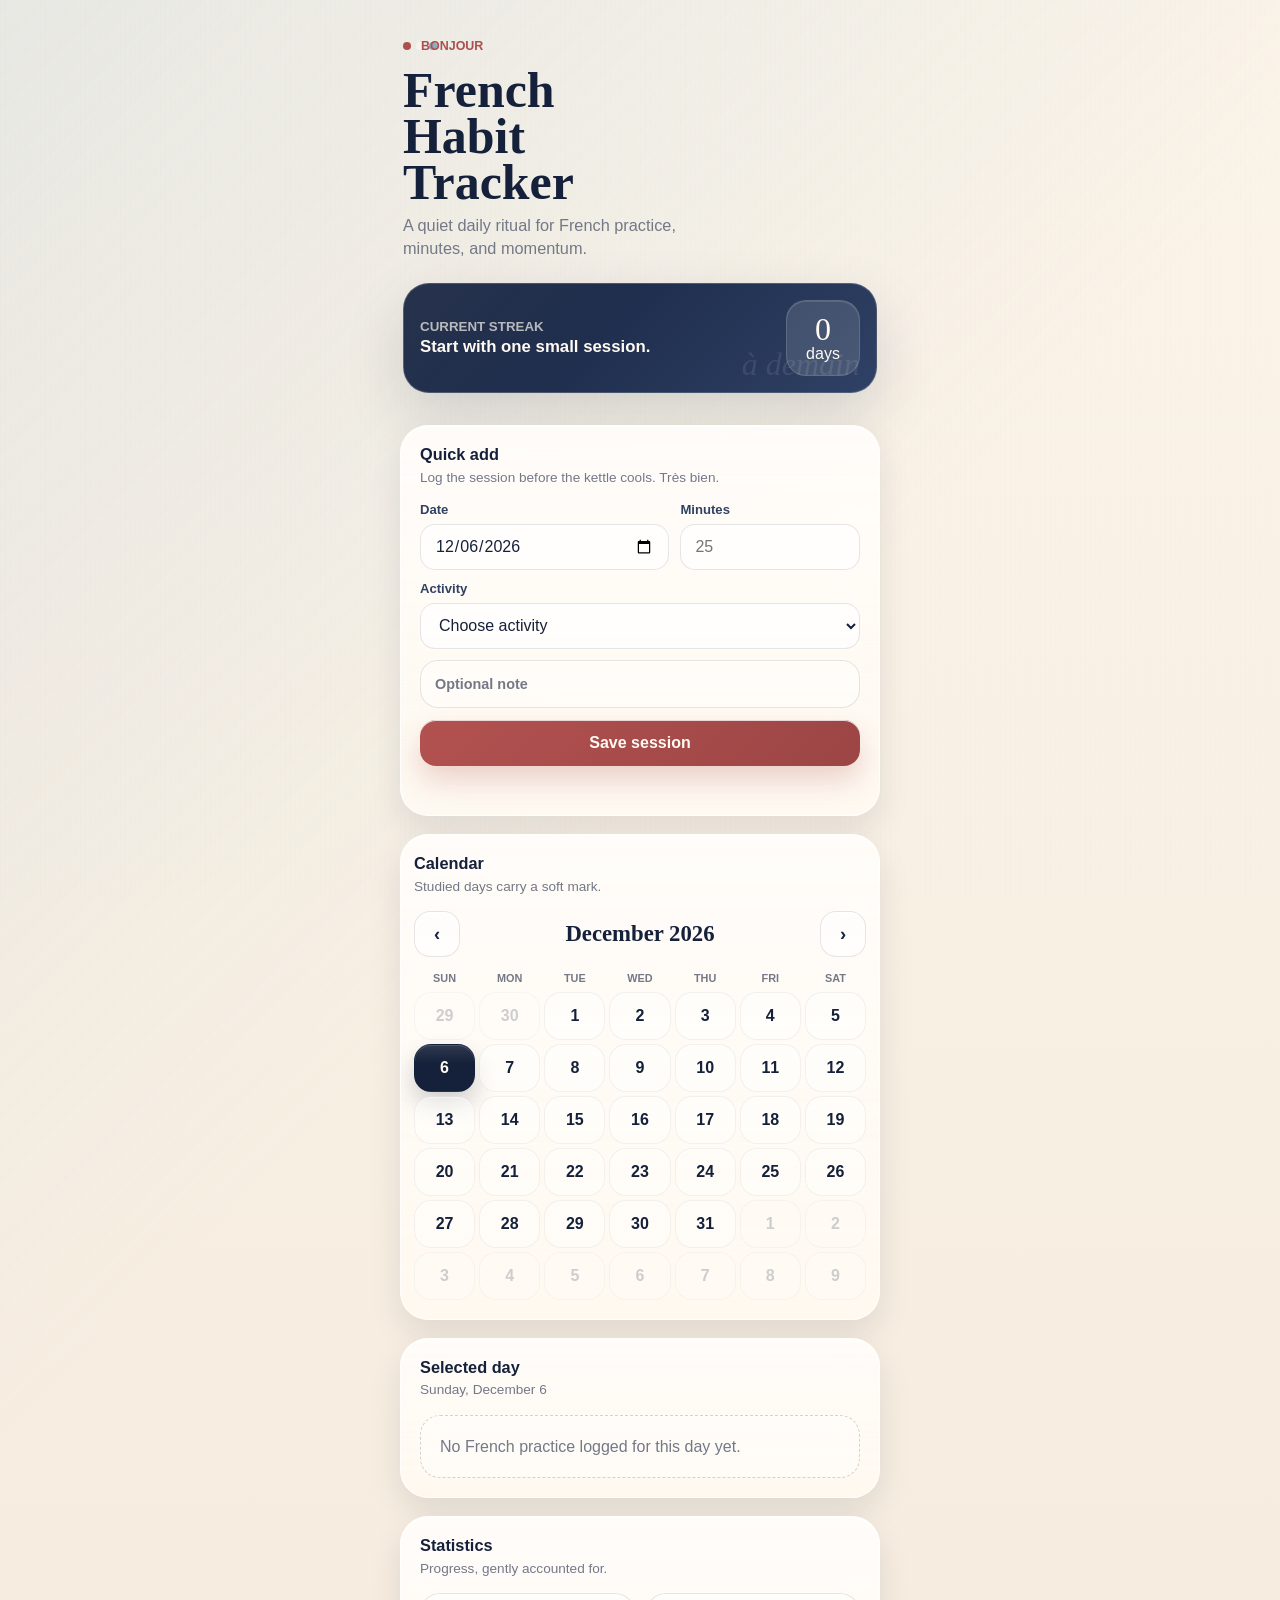
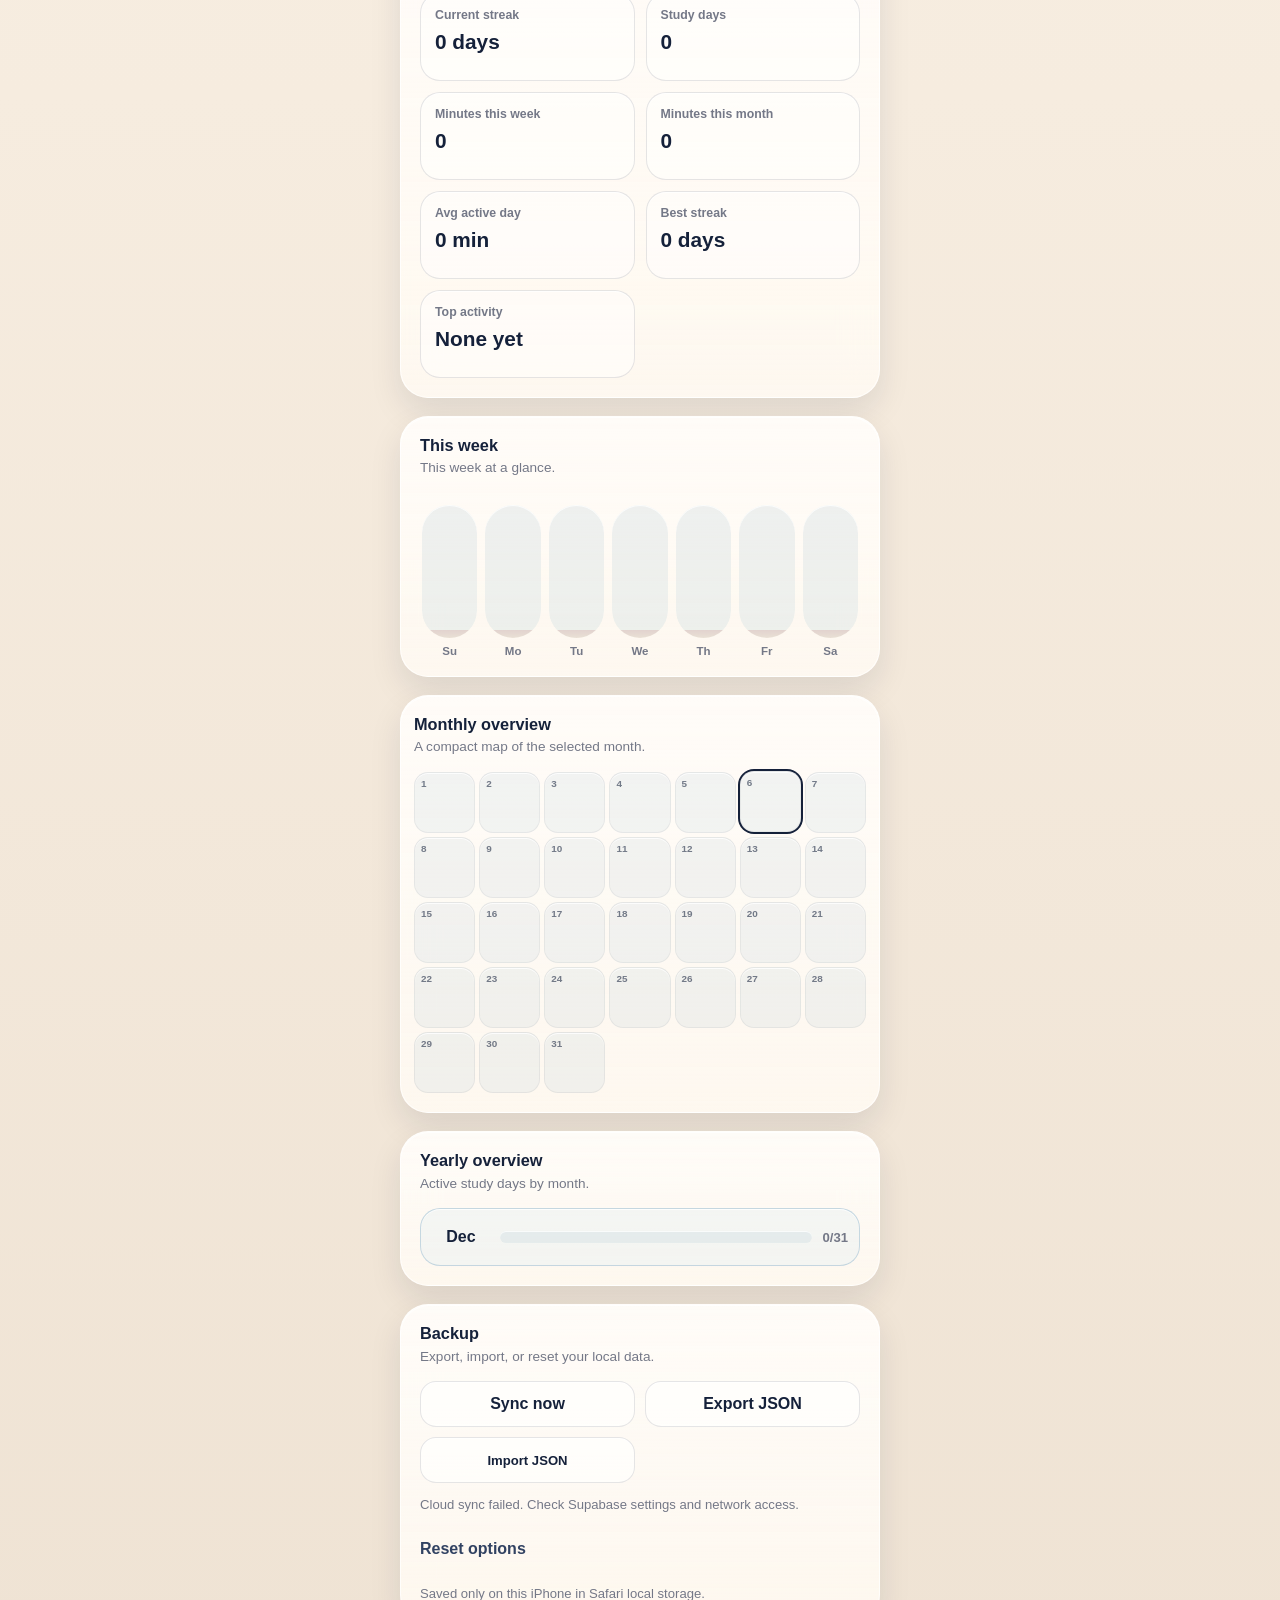
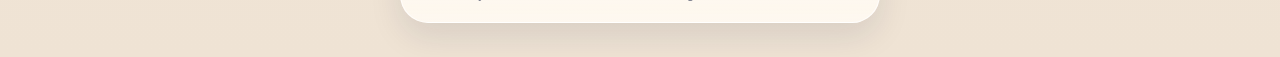
==== commit 5b14c5ba: "Year overview added" ====
--- a/index.html
+++ b/index.html
@@ -134,6 +134,16 @@
       <div class="month-heatmap" id="monthlyOverview" aria-label="Monthly daily minutes overview"></div>
     </section>
 
+    <section class="card yearly-card" aria-labelledby="yearlyChartTitle">
+      <div class="card-header">
+        <div>
+          <h2 class="card-title" id="yearlyChartTitle">Yearly overview</h2>
+          <p class="card-kicker">Active study days by month.</p>
+        </div>
+      </div>
+      <div class="yearly-overview" id="yearlyOverview" aria-label="Yearly active study days by month"></div>
+    </section>
+
     <section class="card" aria-labelledby="settingsTitle">
       <div class="card-header">
         <div>
--- a/css/styles.css
+++ b/css/styles.css
@@ -666,6 +666,63 @@
   color: rgba(255, 250, 242, 0.84);
 }
 
+.yearly-overview {
+  display: grid;
+  gap: 10px;
+  position: relative;
+  z-index: 1;
+}
+
+.year-month {
+  display: grid;
+  grid-template-columns: 58px 1fr auto;
+  align-items: center;
+  gap: 10px;
+  min-height: 58px;
+  padding: 11px;
+  border: 1px solid var(--line);
+  border-radius: 20px;
+  background: rgba(255, 255, 255, 0.42);
+  box-shadow: var(--inner-glow);
+}
+
+.year-month.current {
+  border-color: rgba(134, 174, 200, 0.42);
+  background: rgba(220, 236, 242, 0.32);
+}
+
+.year-month.future {
+  opacity: 0.68;
+}
+
+.year-month-name {
+  color: var(--navy);
+  font-weight: 850;
+}
+
+.year-track {
+  height: 12px;
+  border-radius: 999px;
+  background: rgba(134, 174, 200, 0.14);
+  overflow: hidden;
+  box-shadow: var(--inner-glow);
+}
+
+.year-fill {
+  width: var(--fill, 0%);
+  height: 100%;
+  min-width: 0;
+  border-radius: inherit;
+  background: linear-gradient(90deg, var(--red), var(--gold));
+}
+
+.year-month-count {
+  color: var(--muted);
+  font-size: 0.82rem;
+  font-weight: 820;
+  white-space: nowrap;
+}
+
 .settings-actions {
   display: grid;
   grid-template-columns: 1fr;
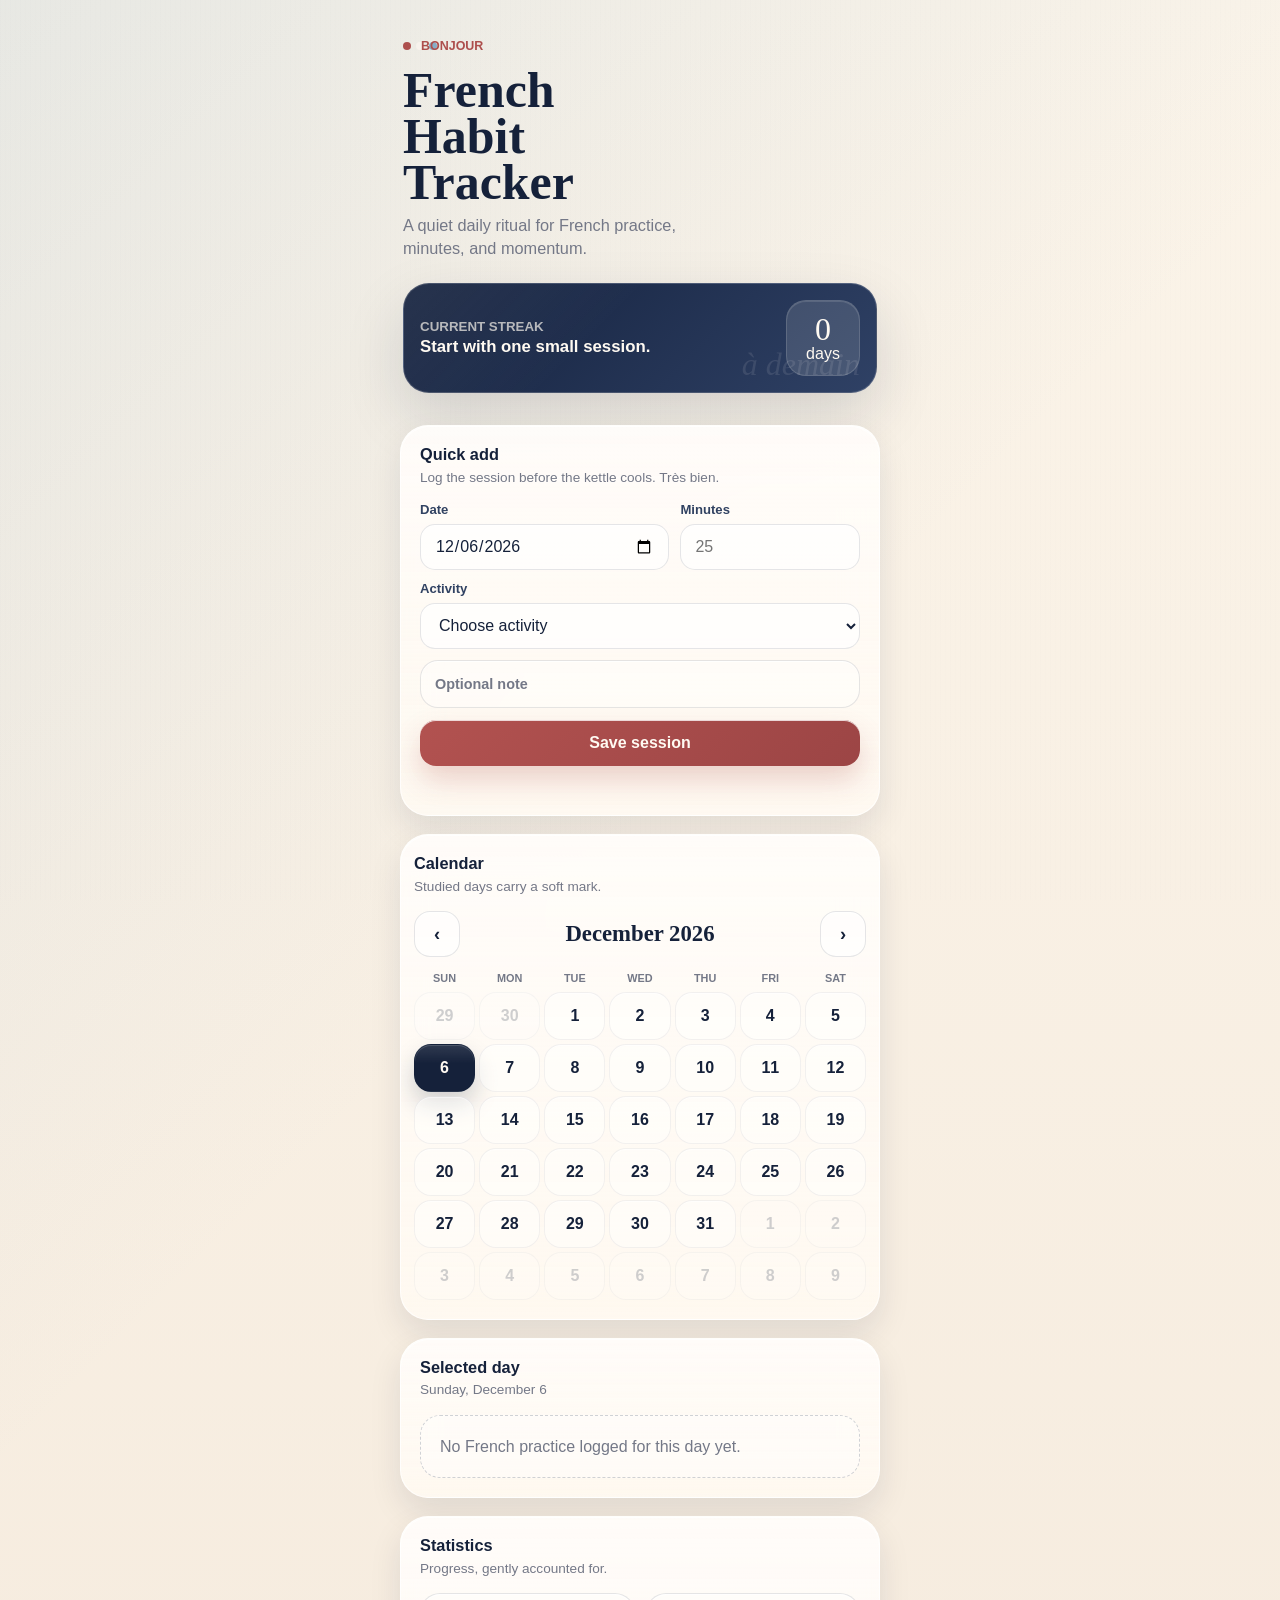
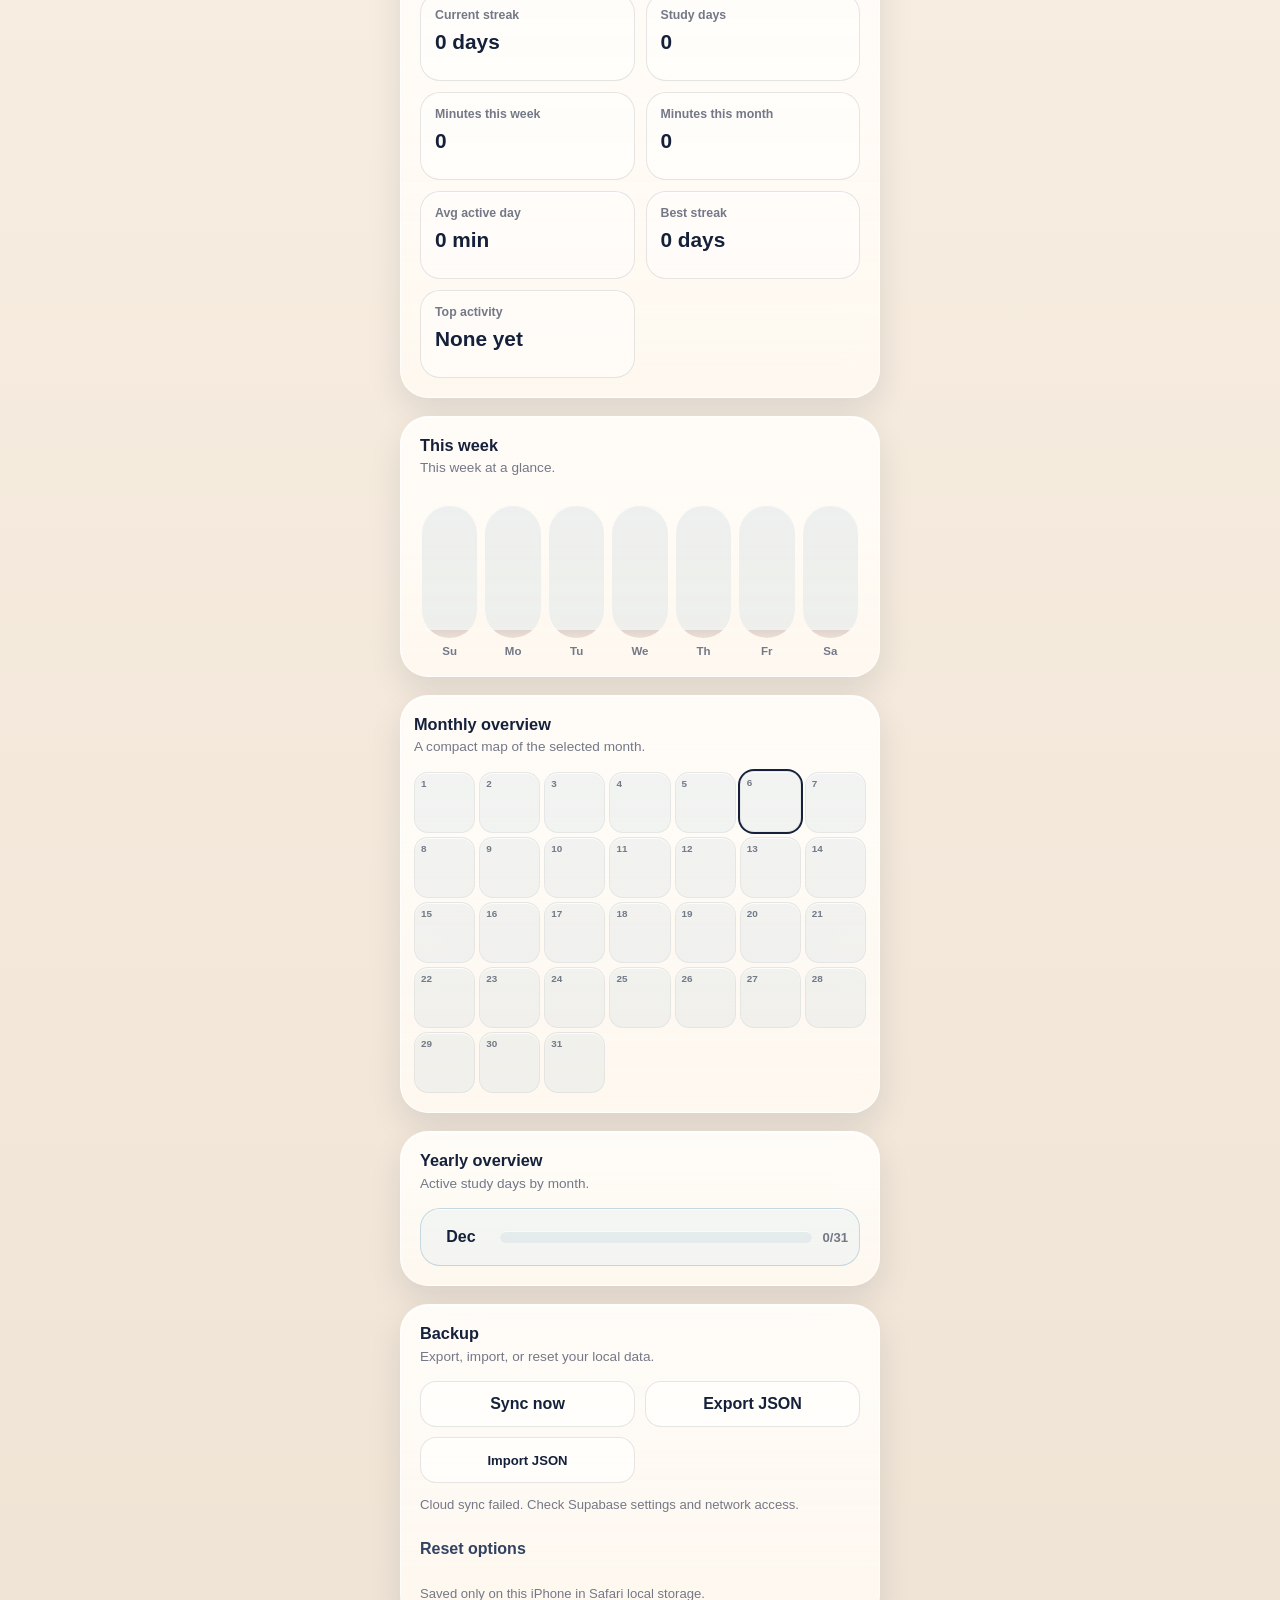
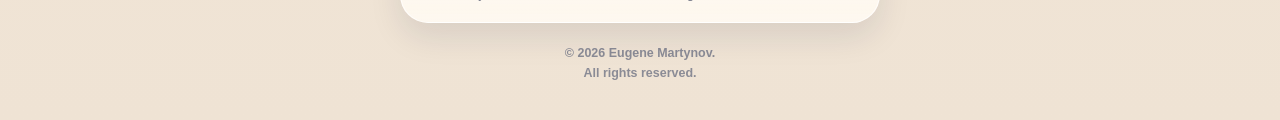
==== commit d263e8c6: "Update French habit tracker" ====
--- a/index.html
+++ b/index.html
@@ -166,6 +166,11 @@
       </details>
       <p class="tiny-note" id="settingsFeedback" aria-live="polite">Saved only on this iPhone in Safari local storage.</p>
     </section>
+
+    <footer class="app-footer">
+      <span>&copy; <span id="copyrightYear"></span> Eugene Martynov.</span>
+      <span>All rights reserved.</span>
+    </footer>
   </main>
 
   <script src="js/cloud-config.js"></script>
--- a/css/styles.css
+++ b/css/styles.css
@@ -792,6 +792,17 @@
   z-index: 1;
 }
 
+.app-footer {
+  display: grid;
+  gap: 3px;
+  margin: 22px 0 4px;
+  color: rgba(116, 120, 135, 0.82);
+  font-size: 0.78rem;
+  font-weight: 700;
+  line-height: 1.35;
+  text-align: center;
+}
+
 @media (prefers-reduced-motion: reduce) {
   *,
   *::before,
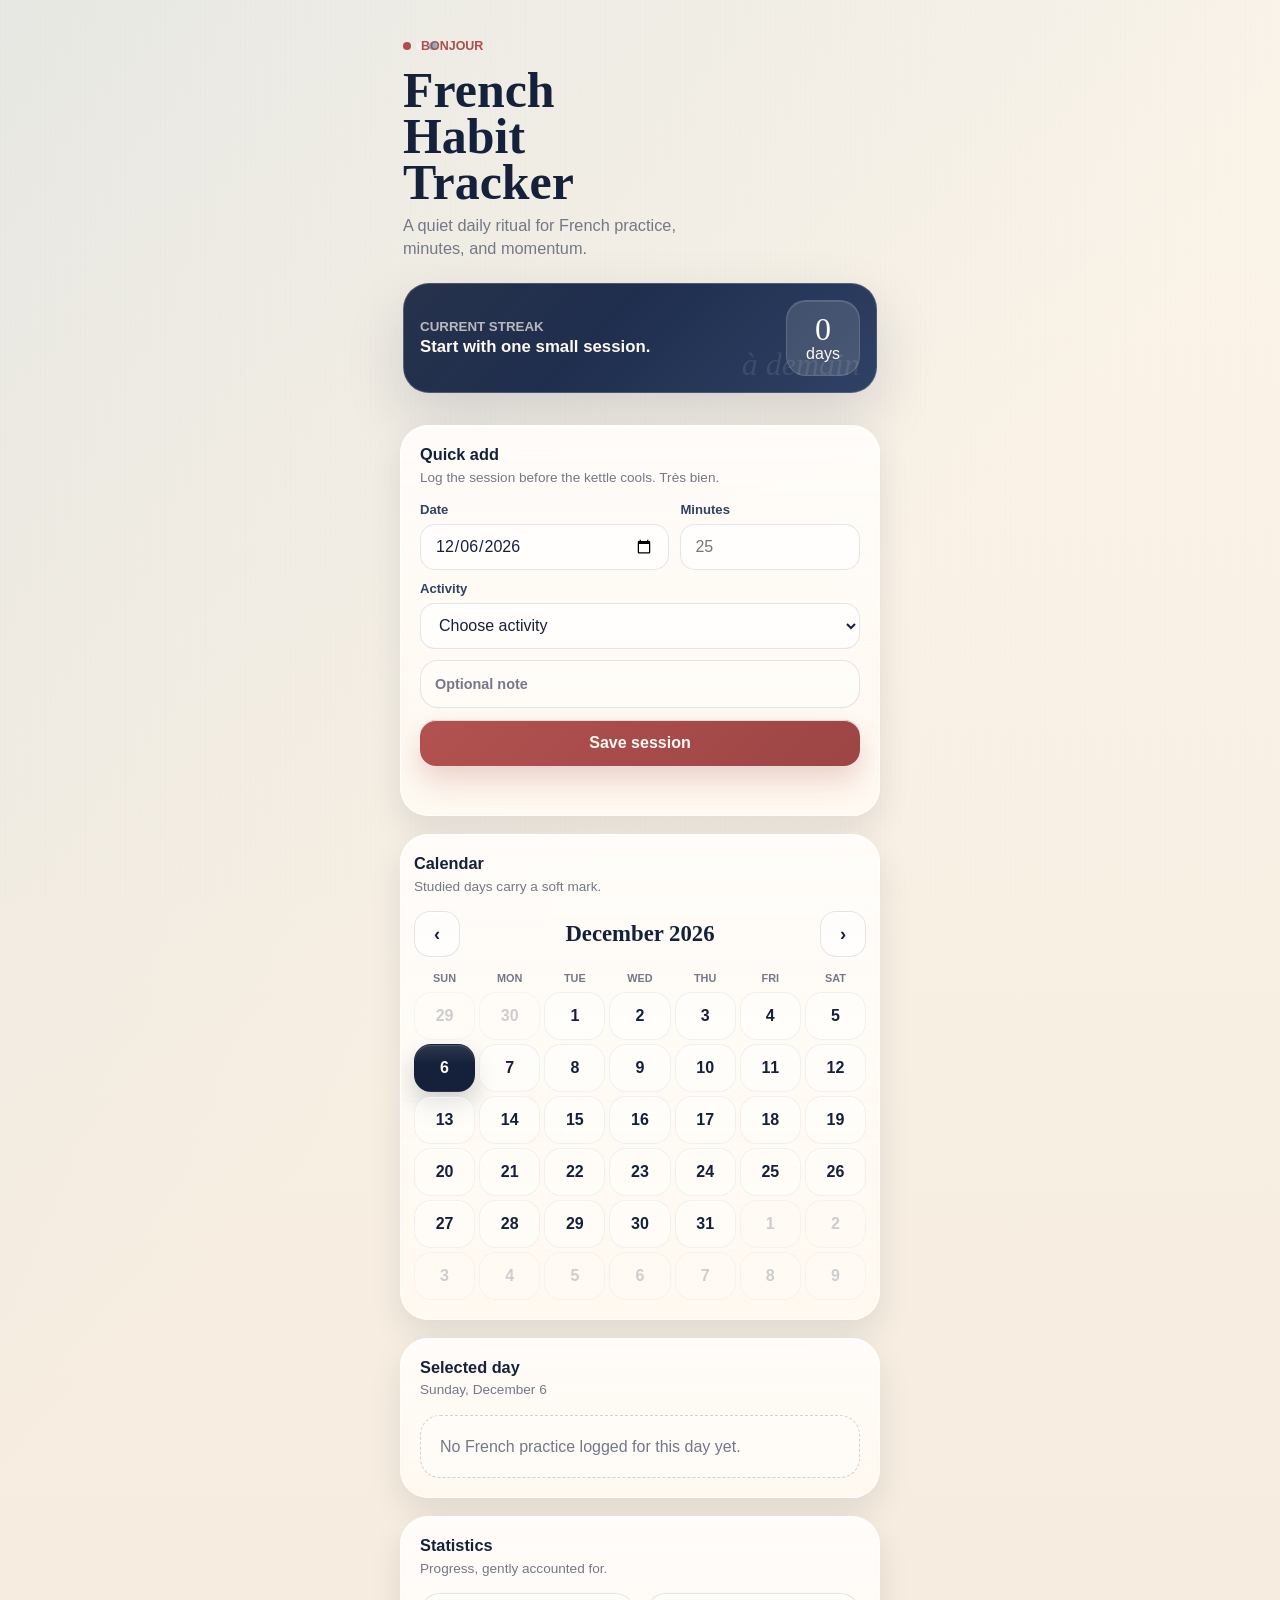
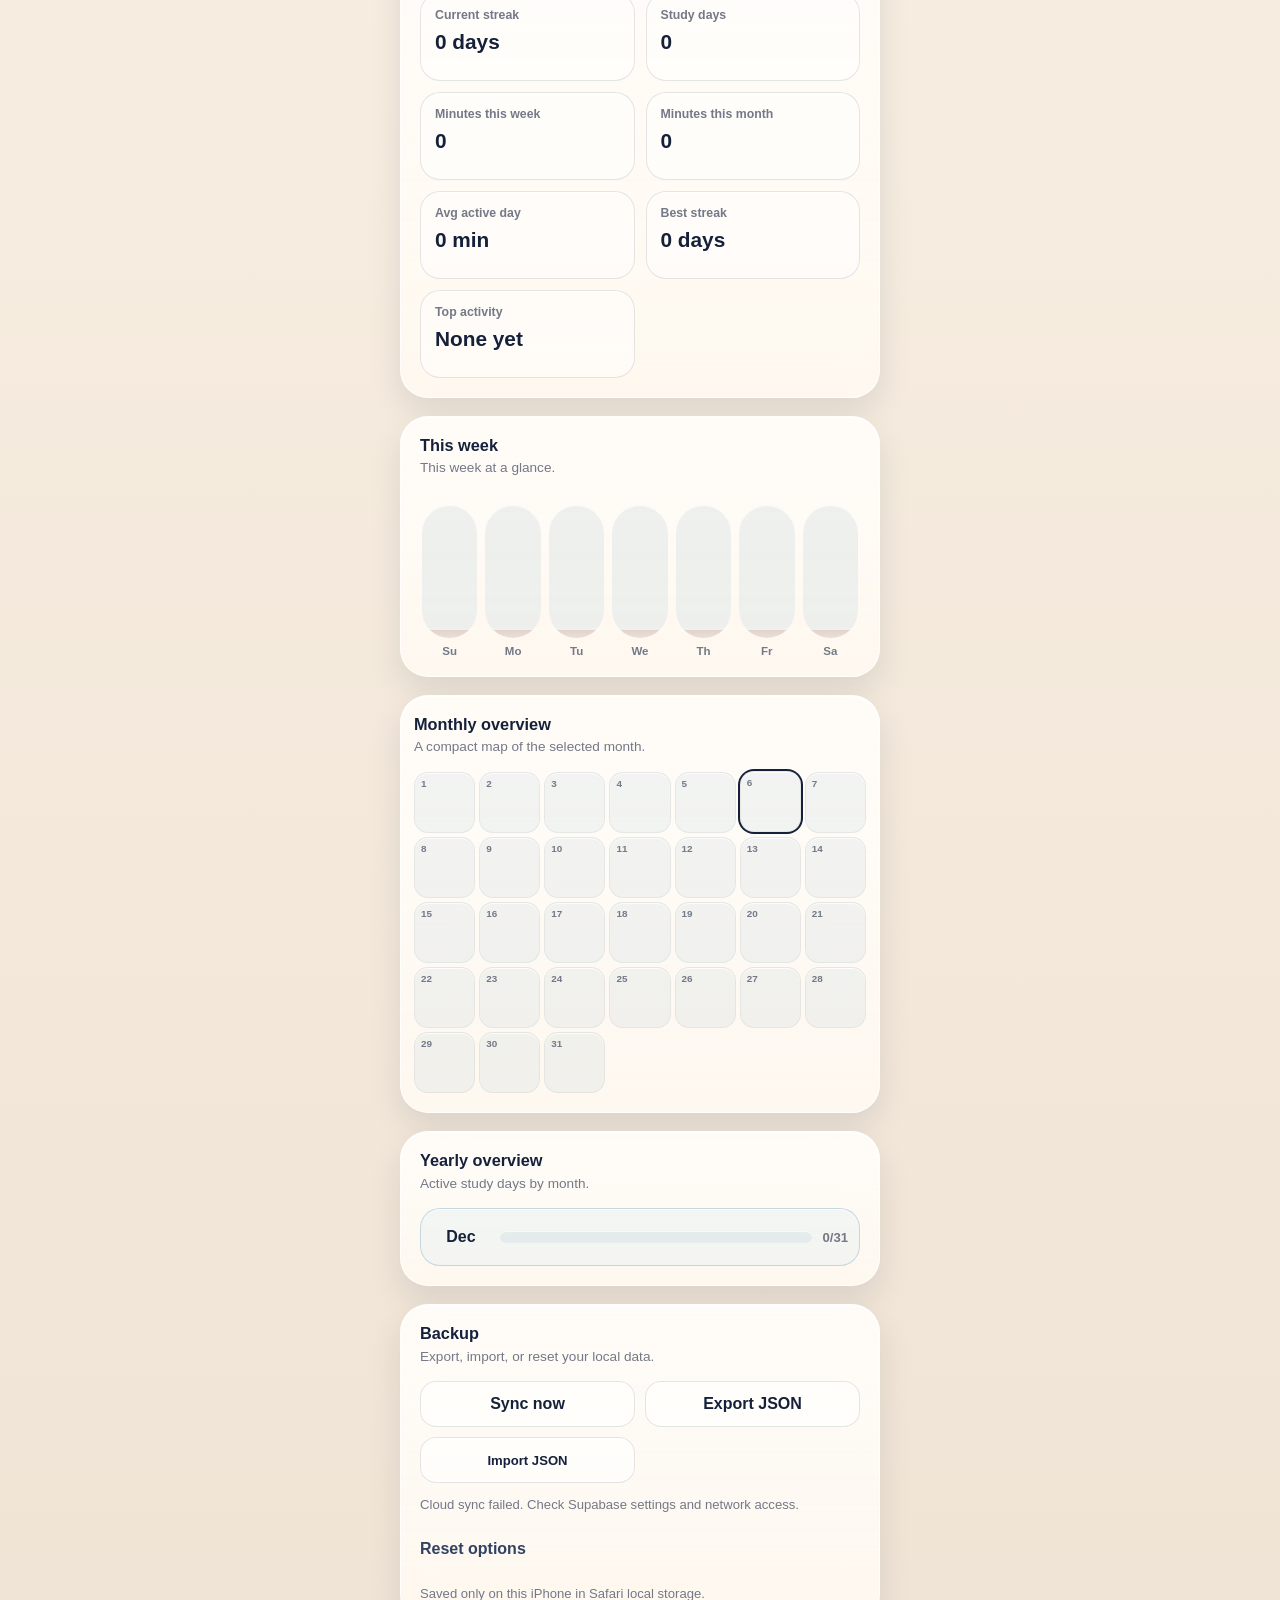
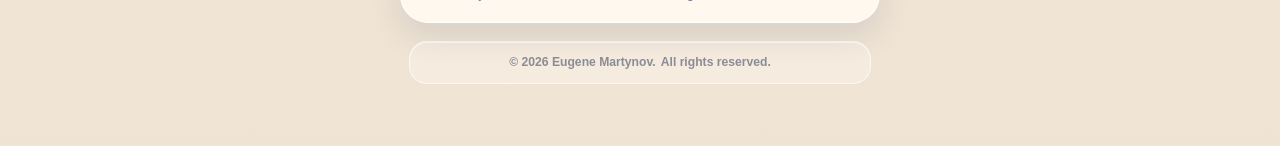
==== commit 6f89ef29: "Update French habit tracker" ====
--- a/index.html
+++ b/index.html
@@ -53,8 +53,9 @@
             <label for="activity">Activity</label>
             <select id="activity" name="activity" required>
               <option value="">Choose activity</option>
+              <option value="Udemy">Udemy</option>
               <option value="Duolingo">Duolingo</option>
-              <option value="Udemy">Udemy</option>
+              <option value="Udemy">Quizlet</option>
               <option value="Exercise book">Exercise book</option>
               <option value="Podcast/YT">Podcast/YT</option>
               <option value="Grammar">Grammar</option>
--- a/css/styles.css
+++ b/css/styles.css
@@ -793,14 +793,27 @@
 }
 
 .app-footer {
-  display: grid;
-  gap: 3px;
-  margin: 22px 0 4px;
+  display: flex;
+  flex-wrap: wrap;
+  justify-content: center;
+  column-gap: 5px;
+  row-gap: 2px;
+  width: calc(100% - 18px);
+  margin: 18px auto 28px;
+  padding: 12px 14px;
+  border: 1px solid rgba(255, 255, 255, 0.58);
+  border-radius: 18px;
+  background: rgba(255, 250, 242, 0.36);
   color: rgba(116, 120, 135, 0.82);
-  font-size: 0.78rem;
+  font-size: 0.76rem;
   font-weight: 700;
   line-height: 1.35;
   text-align: center;
+  box-shadow: var(--inner-glow);
+}
+
+.app-footer span {
+  white-space: normal;
 }
 
 @media (prefers-reduced-motion: reduce) {
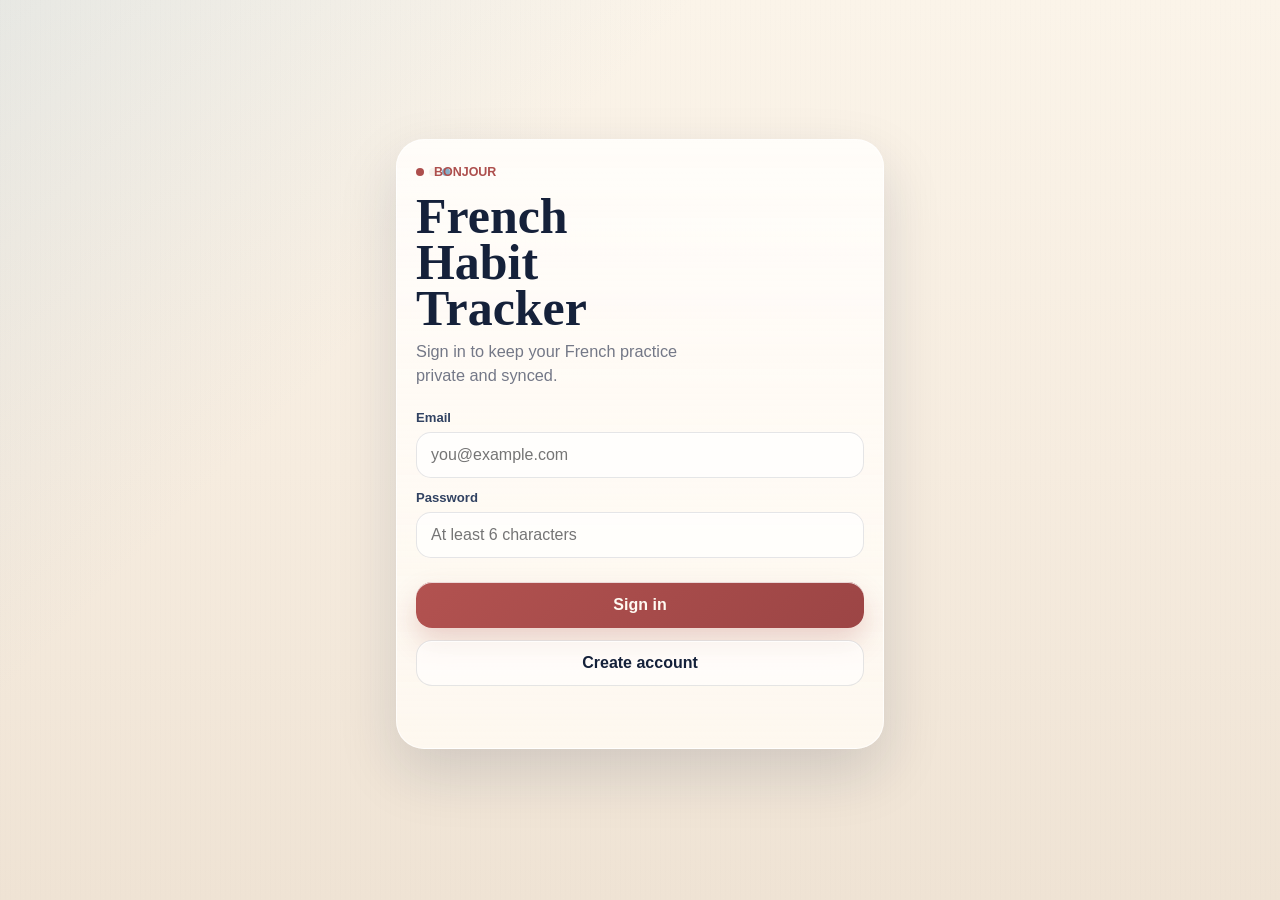
==== commit 0ea6749a: "Login added" ====
--- a/index.html
+++ b/index.html
@@ -13,7 +13,29 @@
   <link rel="stylesheet" href="css/styles.css">
 </head>
 <body>
-  <main class="app">
+  <section class="auth-shell" id="authView">
+    <div class="auth-card">
+      <div class="microcopy">Bonjour</div>
+      <h1>French Habit Tracker</h1>
+      <p class="subtitle">Sign in to keep your French practice private and synced.</p>
+
+      <form class="auth-form" id="authForm" novalidate>
+        <div class="field">
+          <label for="authEmail">Email</label>
+          <input id="authEmail" name="email" type="email" autocomplete="email" placeholder="you@example.com" required>
+        </div>
+        <div class="field">
+          <label for="authPassword">Password</label>
+          <input id="authPassword" name="password" type="password" autocomplete="current-password" minlength="6" placeholder="At least 6 characters" required>
+        </div>
+        <button class="primary-btn" id="signInBtn" type="submit">Sign in</button>
+        <button class="secondary-btn" id="signUpBtn" type="button">Create account</button>
+        <p class="feedback" id="authFeedback" aria-live="polite"></p>
+      </form>
+    </div>
+  </section>
+
+  <main class="app" id="appView" hidden>
     <header class="hero">
       <div class="microcopy">Bonjour</div>
       <h1>French Habit Tracker</h1>
@@ -154,18 +176,19 @@
       </div>
       <div class="settings-actions">
         <button class="secondary-btn" id="syncBtn" type="button">Sync now</button>
+        <button class="secondary-btn" id="signOutBtn" type="button">Sign out</button>
         <button class="secondary-btn" id="exportBtn" type="button">Export JSON</button>
         <label class="file-label">
           Import JSON
           <input id="importInput" type="file" accept="application/json,.json">
         </label>
       </div>
-      <p class="tiny-note" id="cloudStatus" aria-live="polite">Cloud sync is off. Configure js/cloud-config.js to sync across browsers.</p>
+      <p class="tiny-note" id="cloudStatus" aria-live="polite">Cloud sync requires sign in.</p>
       <details>
         <summary>Reset options</summary>
         <button class="danger-btn" id="resetBtn" type="button">Reset all data</button>
       </details>
-      <p class="tiny-note" id="settingsFeedback" aria-live="polite">Saved only on this iPhone in Safari local storage.</p>
+      <p class="tiny-note" id="settingsFeedback" aria-live="polite">Saved locally in this browser and synced after sign in.</p>
     </section>
 
     <footer class="app-footer">
--- a/css/styles.css
+++ b/css/styles.css
@@ -74,6 +74,10 @@
   outline-offset: 3px;
 }
 
+[hidden] {
+  display: none !important;
+}
+
 input,
 select,
 textarea {
@@ -119,6 +123,34 @@
   margin: 0 auto;
   padding: max(18px, env(safe-area-inset-top)) 16px max(34px, env(safe-area-inset-bottom));
   position: relative;
+}
+
+.auth-shell {
+  width: min(100%, 520px);
+  min-height: 100svh;
+  display: grid;
+  align-items: center;
+  margin: 0 auto;
+  padding: max(22px, env(safe-area-inset-top)) 16px max(34px, env(safe-area-inset-bottom));
+  position: relative;
+}
+
+.auth-card {
+  position: relative;
+  padding: 22px 19px 20px;
+  border: 1px solid rgba(255, 255, 255, 0.74);
+  border-radius: var(--radius);
+  background:
+    linear-gradient(180deg, rgba(255, 255, 255, 0.58), rgba(255, 250, 242, 0.2)),
+    var(--card);
+  box-shadow: var(--shadow);
+  overflow: hidden;
+}
+
+.auth-form {
+  display: grid;
+  gap: 12px;
+  margin-top: 22px;
 }
 
 .hero {
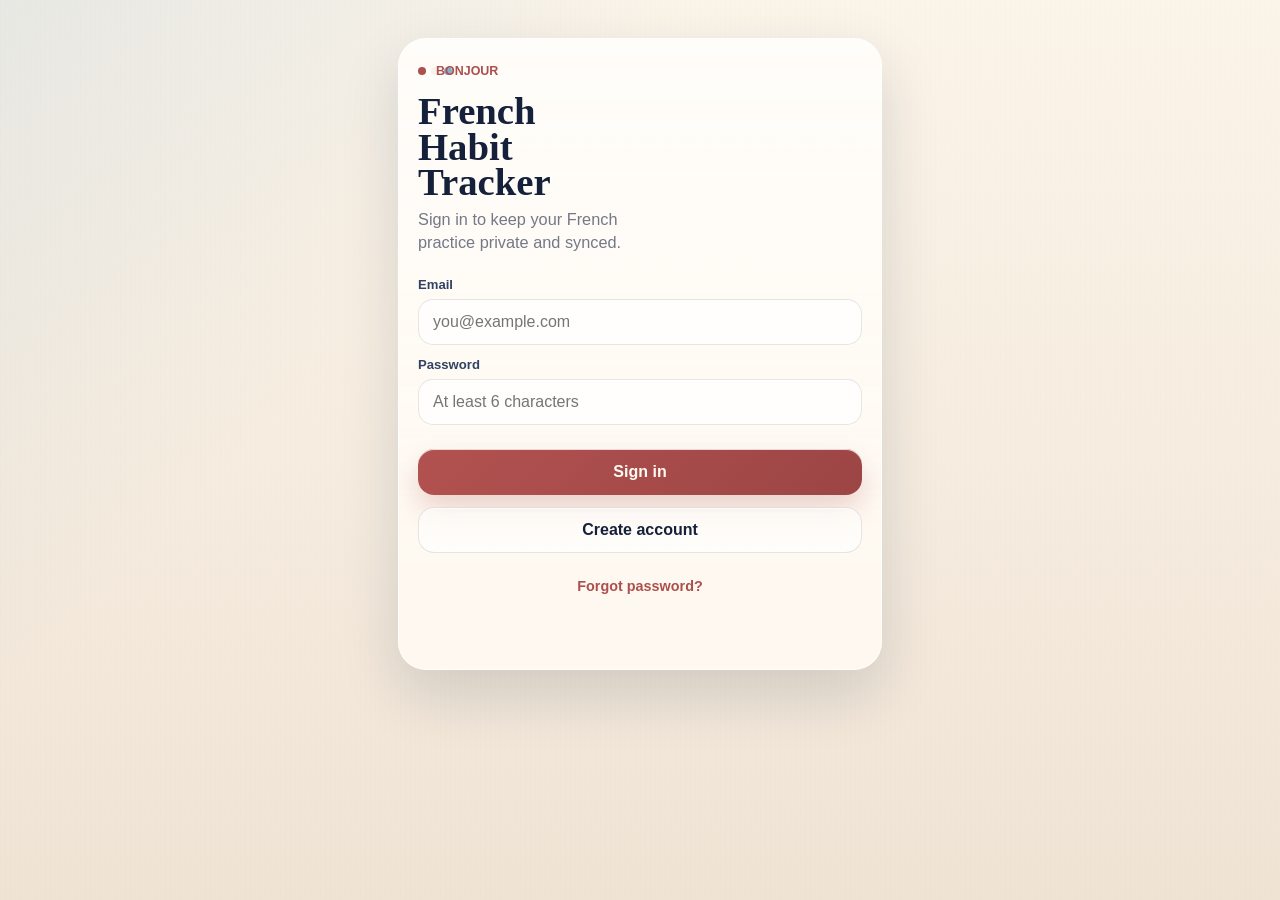
==== commit c38ff497: "Account page added" ====
--- a/index.html
+++ b/index.html
@@ -30,7 +30,35 @@
         </div>
         <button class="primary-btn" id="signInBtn" type="submit">Sign in</button>
         <button class="secondary-btn" id="signUpBtn" type="button">Create account</button>
+        <button class="secondary-btn forgot-password-btn" id="forgotPasswordBtn" type="button">Forgot password?</button>
         <p class="feedback" id="authFeedback" aria-live="polite"></p>
+      </form>
+    </div>
+  </section>
+
+  <section class="auth-shell" id="resetPasswordView" hidden>
+    <div class="auth-card">
+      <div class="microcopy">Très bien</div>
+      <h1>Reset password</h1>
+      <p class="subtitle">Create a new password before opening your French practice.</p>
+
+      <div class="reset-account">
+        <span>Resetting password for</span>
+        <strong id="resetAccountEmail">your account</strong>
+      </div>
+
+      <form class="auth-form" id="resetPasswordForm" novalidate>
+        <div class="field">
+          <label for="resetNewPassword">New password</label>
+          <input id="resetNewPassword" name="resetNewPassword" type="password" autocomplete="new-password" minlength="6" placeholder="At least 6 characters" required>
+        </div>
+        <div class="field">
+          <label for="resetConfirmPassword">Confirm password</label>
+          <input id="resetConfirmPassword" name="resetConfirmPassword" type="password" autocomplete="new-password" minlength="6" placeholder="Repeat new password" required>
+        </div>
+        <button class="primary-btn" id="resetPasswordBtn" type="submit">Save new password</button>
+        <button class="link-btn" id="resetSignOutBtn" type="button">Use another account</button>
+        <p class="feedback" id="resetPasswordFeedback" aria-live="polite"></p>
       </form>
     </div>
   </section>
@@ -40,6 +68,7 @@
       <div class="microcopy">Bonjour</div>
       <h1>French Habit Tracker</h1>
       <p class="subtitle">A quiet daily ritual for French practice, minutes, and momentum.</p>
+      <a class="account-page-link" href="account.html">Account</a>
 
       <section class="streak-banner" aria-label="Current streak">
         <div>
@@ -52,6 +81,39 @@
         </div>
       </section>
     </header>
+
+    <section class="card account-card" aria-labelledby="accountTitle">
+      <div class="card-header">
+        <div>
+          <h2 class="card-title" id="accountTitle">Account</h2>
+          <p class="card-kicker">Your private French notebook.</p>
+        </div>
+      </div>
+
+      <div class="account-summary">
+        <div class="account-avatar" id="accountInitial" aria-hidden="true">F</div>
+        <div class="account-copy">
+          <span>Signed in as</span>
+          <strong id="accountEmail">your account</strong>
+          <p>Cloud sync is tied to this email.</p>
+        </div>
+      </div>
+
+      <form class="password-form" id="accountForm" novalidate>
+        <div class="field">
+          <label for="newPassword">New password</label>
+          <input id="newPassword" name="newPassword" type="password" autocomplete="new-password" minlength="6" placeholder="At least 6 characters">
+        </div>
+        <div class="field">
+          <label for="confirmPassword">Confirm password</label>
+          <input id="confirmPassword" name="confirmPassword" type="password" autocomplete="new-password" minlength="6" placeholder="Repeat new password">
+        </div>
+        <button class="secondary-btn" id="updatePasswordBtn" type="submit">Update password</button>
+        <p class="feedback" id="accountFeedback" aria-live="polite"></p>
+      </form>
+
+      <button class="danger-btn switch-account-btn" id="signOutBtn" type="button">Switch account</button>
+    </section>
 
     <section class="card" aria-labelledby="quickAddTitle">
       <div class="card-header">
@@ -176,7 +238,7 @@
       </div>
       <div class="settings-actions">
         <button class="secondary-btn" id="syncBtn" type="button">Sync now</button>
-        <button class="secondary-btn" id="signOutBtn" type="button">Sign out</button>
+        <a class="secondary-btn account-nav-btn" href="account.html">Account & password</a>
         <button class="secondary-btn" id="exportBtn" type="button">Export JSON</button>
         <label class="file-label">
           Import JSON
--- a/css/styles.css
+++ b/css/styles.css
@@ -68,6 +68,11 @@
   -webkit-tap-highlight-color: transparent;
 }
 
+button:disabled {
+  cursor: default;
+  opacity: 0.62;
+}
+
 button:focus-visible,
 summary:focus-visible {
   outline: 3px solid rgba(134, 174, 200, 0.48);
@@ -126,17 +131,20 @@
 }
 
 .auth-shell {
-  width: min(100%, 520px);
+  width: 100%;
+  max-width: 520px;
   min-height: 100svh;
   display: grid;
-  align-items: center;
+  align-items: start;
   margin: 0 auto;
-  padding: max(22px, env(safe-area-inset-top)) 16px max(34px, env(safe-area-inset-bottom));
+  padding: max(24px, env(safe-area-inset-top)) 18px max(34px, env(safe-area-inset-bottom));
   position: relative;
 }
 
 .auth-card {
   position: relative;
+  width: 100%;
+  margin: 14px auto 0;
   padding: 22px 19px 20px;
   border: 1px solid rgba(255, 255, 255, 0.74);
   border-radius: var(--radius);
@@ -147,14 +155,101 @@
   overflow: hidden;
 }
 
+.auth-card h1 {
+  font-size: 2.42rem;
+  max-width: 8.5ch;
+}
+
+.auth-card .subtitle {
+  max-width: 28ch;
+}
+
 .auth-form {
   display: grid;
   gap: 12px;
   margin-top: 22px;
 }
 
+.auth-form .primary-btn,
+.auth-form .secondary-btn {
+  width: 100%;
+}
+
+.auth-form .secondary-btn {
+  margin-top: 0;
+  background: rgba(255, 255, 255, 0.58);
+}
+
+.auth-form .forgot-password-btn {
+  min-height: 42px;
+  border-color: transparent;
+  background: transparent;
+  color: var(--red);
+  box-shadow: none;
+  font-size: 0.9rem;
+}
+
+.reset-account {
+  display: grid;
+  gap: 4px;
+  margin-top: 20px;
+  padding: 13px 14px;
+  border: 1px solid rgba(134, 174, 200, 0.28);
+  border-radius: 18px;
+  background: rgba(220, 236, 242, 0.3);
+  box-shadow: var(--inner-glow);
+}
+
+.reset-account span {
+  color: var(--muted);
+  font-size: 0.72rem;
+  font-weight: 820;
+  text-transform: uppercase;
+}
+
+.reset-account strong {
+  color: var(--navy);
+  line-height: 1.25;
+  overflow-wrap: anywhere;
+}
+
+.link-btn {
+  justify-self: center;
+  min-height: 36px;
+  padding: 0 10px;
+  border-radius: 12px;
+  background: transparent;
+  color: var(--red);
+  font-size: 0.86rem;
+  font-weight: 820;
+  text-decoration: underline;
+  text-underline-offset: 3px;
+}
+
+.link-btn:active {
+  transform: scale(0.98);
+}
+
 .hero {
   padding: 18px 3px 14px;
+}
+
+.account-page-link {
+  display: inline-grid;
+  place-items: center;
+  min-height: 46px;
+  margin-top: 16px;
+  padding: 0 18px;
+  border: 1px solid rgba(134, 174, 200, 0.34);
+  border-radius: 999px;
+  background:
+    linear-gradient(135deg, rgba(255, 255, 255, 0.2), transparent 42%),
+    var(--navy);
+  color: #fffaf2;
+  font-size: 0.9rem;
+  font-weight: 850;
+  text-decoration: none;
+  box-shadow: 0 14px 28px rgba(21, 33, 58, 0.18), var(--inner-glow);
 }
 
 .microcopy {
@@ -330,6 +425,97 @@
 
 .field.full {
   grid-column: 1 / -1;
+}
+
+.account-card {
+  margin-top: 10px;
+}
+
+.account-summary {
+  display: grid;
+  grid-template-columns: 50px 1fr;
+  align-items: center;
+  gap: 13px;
+  padding: 13px;
+  border: 1px solid rgba(134, 174, 200, 0.28);
+  border-radius: 22px;
+  background: rgba(220, 236, 242, 0.32);
+  box-shadow: var(--inner-glow);
+}
+
+.account-avatar {
+  display: grid;
+  place-items: center;
+  width: 50px;
+  height: 50px;
+  border-radius: 18px;
+  background:
+    linear-gradient(135deg, rgba(255, 255, 255, 0.16), transparent 48%),
+    var(--navy);
+  color: #fffaf2;
+  font-family: Georgia, "Times New Roman", serif;
+  font-size: 1.55rem;
+  font-weight: 800;
+  box-shadow: 0 14px 26px rgba(21, 33, 58, 0.18), var(--inner-glow);
+}
+
+.account-copy {
+  min-width: 0;
+}
+
+.account-copy span {
+  display: block;
+  color: var(--muted);
+  font-size: 0.72rem;
+  font-weight: 820;
+  text-transform: uppercase;
+}
+
+.account-copy strong {
+  display: block;
+  margin-top: 3px;
+  color: var(--navy);
+  font-size: 1rem;
+  line-height: 1.2;
+  overflow-wrap: anywhere;
+}
+
+.account-copy p {
+  margin: 4px 0 0;
+  color: var(--muted);
+  font-size: 0.78rem;
+  line-height: 1.32;
+}
+
+.password-form {
+  display: grid;
+  gap: 11px;
+  margin-top: 14px;
+}
+
+.switch-account-btn {
+  width: 100%;
+  margin-top: 8px;
+}
+
+.account-page-summary {
+  margin-top: 20px;
+}
+
+.account-page-actions {
+  display: grid;
+  grid-template-columns: 1fr;
+  gap: 10px;
+  margin-top: 14px;
+}
+
+.account-nav-btn {
+  display: grid;
+  place-items: center;
+  min-height: var(--tap);
+  border-radius: 16px;
+  font-weight: 800;
+  text-decoration: none;
 }
 
 label {
